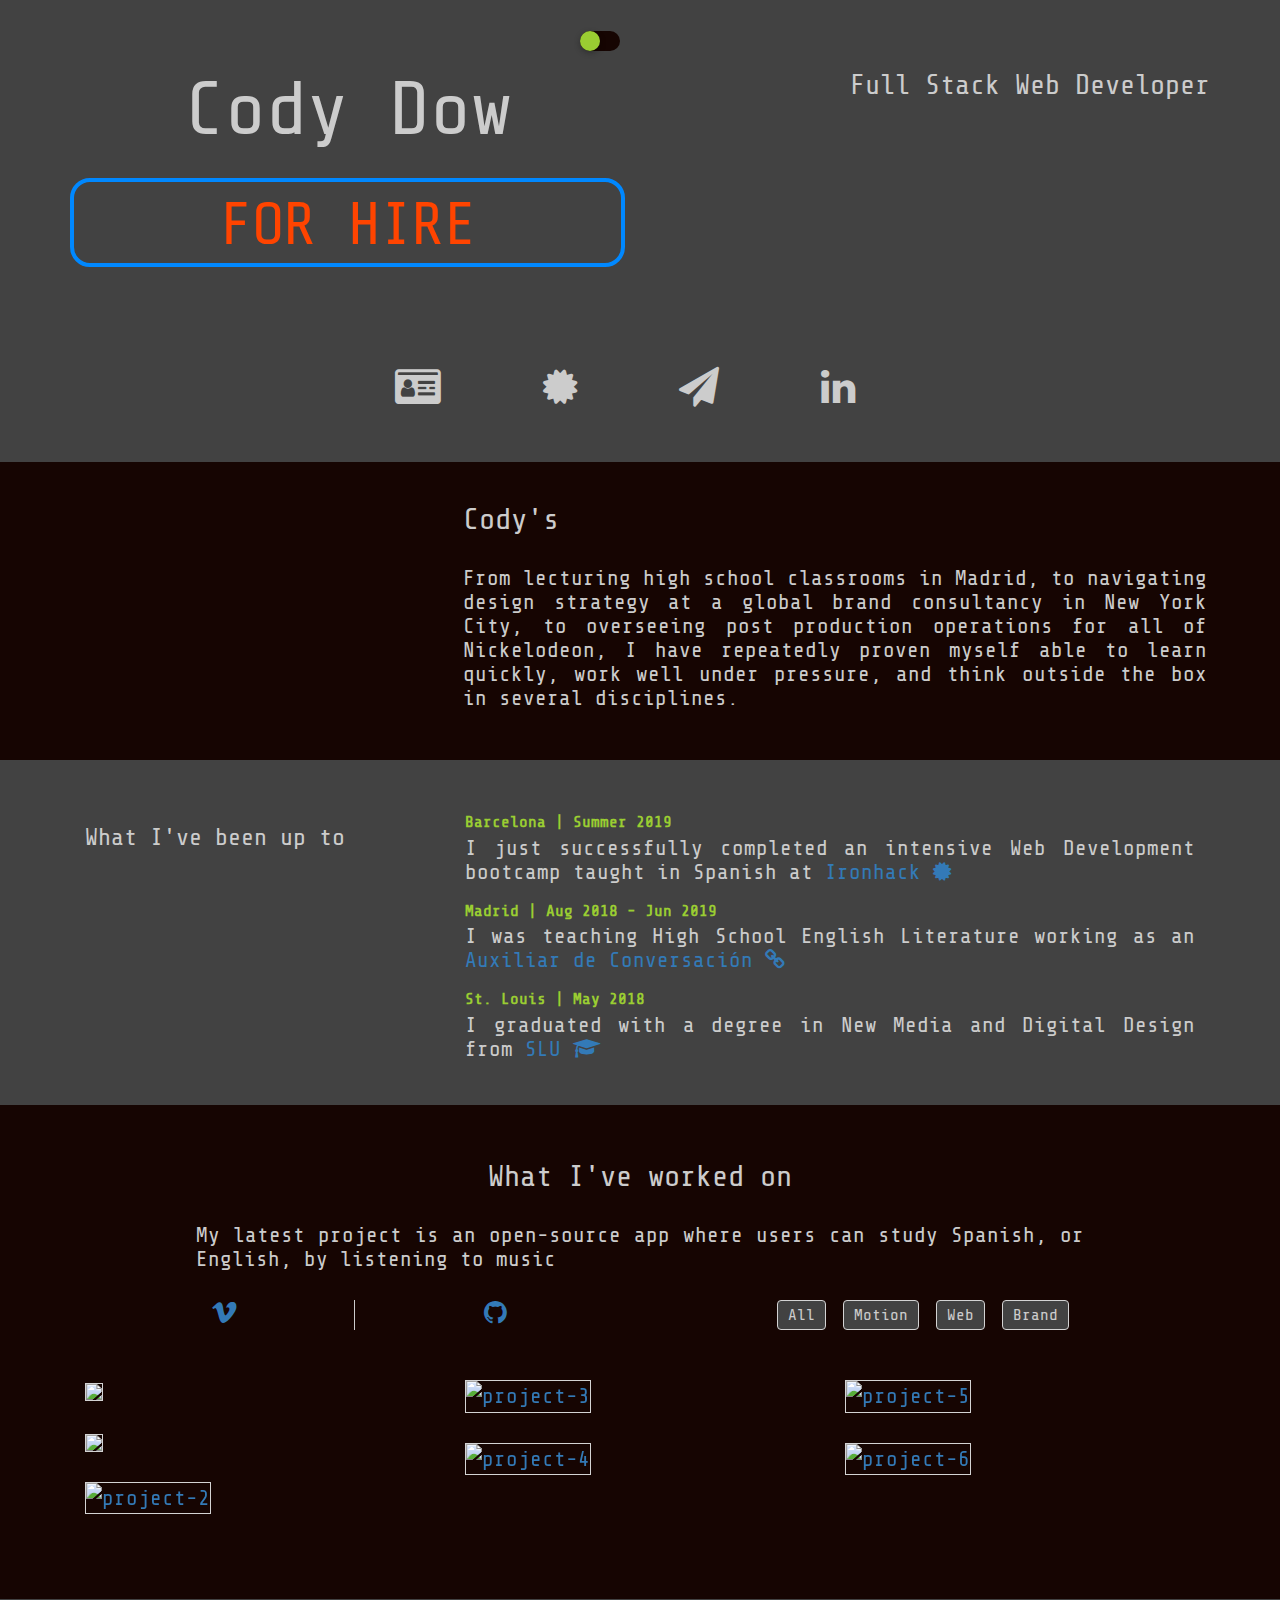
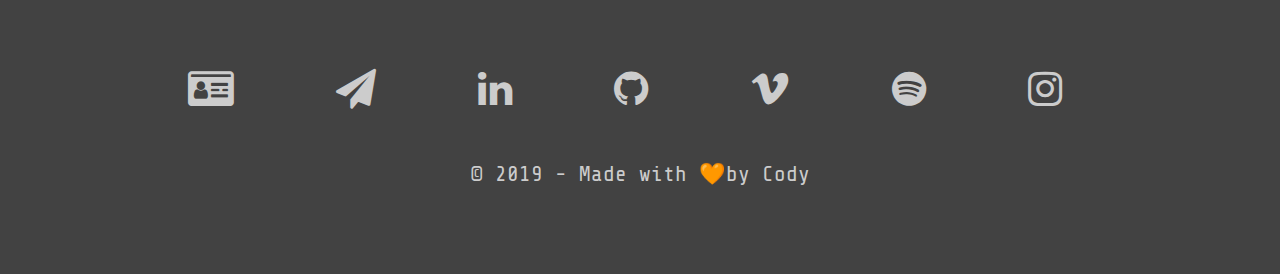
==== index.html @ ecd26e30 "addding changes for mobile" ====
<!DOCTYPE html>
<html lang="en">
    <head>
        <title>Cody Dow</title>
        <meta charset="utf-8">

        <meta http-equiv="X-UA-Compatible" content="IE=edge">
        <meta name="viewport" content="width=device-width, initial-scale=1">
        <meta name="description" content="Your website description">
        <meta name="theme-color" content="#ffffff">
        <link rel="stylesheet" href="./style.css">
        <link href="https://maxcdn.bootstrapcdn.com/bootstrap/3.3.7/css/bootstrap.min.css" rel="stylesheet">
        <link href="https://maxcdn.bootstrapcdn.com/font-awesome/4.7.0/css/font-awesome.min.css" rel="stylesheet" type="text/css">
        <link href="https://fonts.googleapis.com/css?family=Playfair+Display|Roboto&display=swap" rel="stylesheet" type="text/css">    </head>
        <link href="https://fonts.googleapis.com/css?family=Share+Tech+Mono|Vollkorn:400,400i,600,600i,700,700i,900,900i&display=swap" rel="stylesheet">
        <link href="https://fonts.googleapis.com/css?family=Roboto+Mono|Share+Tech+Mono&display=swap" rel="stylesheet">    <body>
    <!-- Header-->
    <header>
      
      <div class="container">
        <div class="row">
          <div class="col-sm-6 col-md-6 col-lg-6">
            <div class="header-logo text-center">Cody Dow</div>
            <!-- Neon Light Editable -->
            <h1 contenteditable spellcheck="false">For hire</h1>
            <!-- Night Mode Toggle -->
              <div class="togglecontainer">
                <label class="switch"><input type="checkbox" />    <div></div>
                </label>
              </div>
                </div>
                <div class="col-sm-6 col-md-6 col-lg-6 hidden-xs">
                  <div class="header-logo-slogan text-right">Full Stack Web Developer</div>
                </div>
              </div>
            </div>
          </header>
          <!-- End of Header-->
          <!-- Begin Promotion Banner-->
          <div class="feature-banner">
            <div class="container">
              <div class="row">
                <div class="col-xs-12 col-md-12 col-lg-12">
                  <!-- Resume--><a href="./Cody Dow Resume September 2019.pdf" title="Resume" download><i class="fa fa-id-card" aria-hidden="true"></i></a>
                  <!-- Ironhack--><a href="./ironhack-certificate.pdf" title="Resume" download><i class="fa fa-certificate" aria-hidden="true"></i></a>
                  <!-- Email--><a href="mailto:wodydoc@gmail.com" title="Email"><i class="fa fa-paper-plane" aria-hidden="true"></i></a>
                  <!-- LinkedIn--><a href="https://www.linkedin.com/in/codydow/" title="Linkedin" target="_blank"><i class="fa fa-linkedin" aria-hidden="true"></i></a>
                  <!-- GitHub<a href="https://github.com/wodydoc" title="Github" target="_blank"><i class="fa fa-github" aria-hidden="true"></i></a> -->

                </div>
              </div>
            </div>
          </div>
          <!-- End Promotion Banner-->
          <!-- Begin About Section-->
          <div class="container" id="about">
            <div class="small-wrapper">
              <div class="row">
                <div class="col-sm-4 col-md-4 col-lg-4">
                  <div id="about-avatar">
                    <!-- <p><img class="img-responsive" src="me.jpeg" alt="Example"></p> -->
                  </div>
                </div>
                <div class="col-sm-8 col-md-8 col-lg-8">
                  <div class="mega-about">
                    <!-- <h2>Hi, I'm Cody</h2> -->
                    <!-- <p>I'm a Texan forever, <b>an ex-pat for now,</b> a thinker, maker, & collaborator</p> -->
                    <!-- <h2>Cody</h2> -->
                    <div class="spinny-wrapper">
                      <h2>Cody's 
                        <span class="spinny-words">
                          <span>a pixel pusher</span>
                          <span>a clean coder</span>
                          <span>eager to learn</span>
                          <span>Texan forever</span>
                          <span>Madrid based</span>
                          <span>bilingual</span>
                        </span></h2>
                    </div>
                    <p>From lecturing high school classrooms in Madrid, to navigating design strategy at a global brand consultancy in New York City, to overseeing post production operations for all of Nickelodeon, I have repeatedly proven myself able to learn quickly, work well under pressure, and think outside the box in several disciplines.</p>
                  </div>
                </div>
              </div>
            </div>
          </div>
          <!-- End About Section-->
          <!-- Begin Skills Section-->
          <div id="skills">
            <div class="container">
              <div class="small-wrapper">
                <div class="row">
                  <div class="col-sm-4 col-md-4 col-lg-4">
                    <!-- Title-->
                    <h3>What I've been up to</h3>
                    <div class="margin-t-20"></div>
                  </div>
                  <div class="col-sm-8 col-md-8 col-lg-8">
                    <!-- Skill 1-->
                    <div class="dev-tech-box">
                      <div class="row">
                        <div class="col-sm-12 col-md-12 col-lg-12"><span>Barcelona | Summer 2019</span>
                          <p>I just successfully completed an intensive Web Development bootcamp taught in Spanish at <a href="./ironhack-certificate.pdf" title="Resume" download>Ironhack <i class="fa fa-certificate" aria-hidden="true"></i></a></p>
                        </div>
                        <div class="margin-t-20"></div>
                      </div>
                    </div>
                    <!-- Skill 2-->
                    <div class="dev-tech-box">
                      <div class="row">
                        <div class="col-sm-12 col-md-12 col-lg-12"><span>Madrid | Aug 2018 - Jun 2019</span>
                          <p>I was teaching High School English Literature working as an <a href="https://www.slu.edu/"> Auxiliar de Conversación <i class="fa fa-link" aria-hidden="true"></i></a></p> 
                        </div>
                        <div class="margin-t-20"></div>
                      </div>
                    </div>
                    <!-- Skill 3-->
                    <div class="dev-tech-box">
                        <div class="row">
                          <div class="col-sm-12 col-md-12 col-lg-12"><span>St. Louis | May 2018</span>
                            <p>I graduated with a degree in New Media and Digital Design from <a href="https://www.slu.edu/"> SLU <i class="fa fa-graduation-cap" aria-hidden="true"></i></a></p>
                          </div>
                          <div class="margin-t-20"></div>
                        </div>
                      </div>
                  </div>
                </div>
              </div>
            </div>
            <div class="margin-t-60"></div>
          </div>
          <!-- End Skills Section-->
          <!-- Begin Projects Section-->
          <div id="projects">
            <div class="container">
              <div class="small-wrapper background-white">
                <div class="row">
                  <div class="col-xs-12 col-sm-12 col-md-12 col-lg-12">
                    <div class="margin-t-20"></div>
                    <div class="width-50 text-center">
                      <!-- Title-->
                      <h2>What I've worked on</h2>
                      <div class="margin-t-20"></div>
                      <p>My latest project is an open-source app where users can study Spanish, or English, by listening to music</p>
                    </div>
                    <div class="margin-t-60"></div>
                    <div class="text-center">
                      <div class="row">
                        <div class="col-xs-12 col-md-6 col-lg-6">
                          <div class="col-xs-6 col-md-6 col-lg-6 div-line-divider">
                            <!-- Link 1--><a href="https://vimeo.com/wodydoc" title="Title" target="_blank"><i class="fa fa-vimeo" aria-hidden="true"></i></a>
                          </div>
                          <div class="col-xs-6 col-md-6 col-lg-6">
                            <!-- Link 2--><a href="https://github.com/wodydoc/basic-frontend-app" title="Title" target="_blank"><i class="fa fa-github" aria-hidden="true"></i></a>
                            <div class="margin-t-20"></div>
                          </div>
                        </div>
                        <div class="col-xs-12 col-md-6 col-lg-6">
                          <div class="margin-t-60 visible-xs"></div>
                          <!-- Portfolio Categories-->
                          <div class="toolbar mb2 mt2">
                            <button class="btn fil-cat" data-rel="all">All</button>
                            <button class="btn fil-cat" data-rel="clients">Motion</button>
                            <button class="btn fil-cat" data-rel="business">Web</button>
                            <button class="btn fil-cat" data-rel="website">Brand</button>
                            <!-- <button class="btn fil-cat" data-rel="general">Film</button> -->
                          </div>
                          <div style="clear:both;"></div>
                        </div>
                      </div>
                    </div>
                  </div>
                </div>
                <div class="row">
                  <div class="col-xs-12 col-sm-12 col-md-12 col-lg-12">
                    <!-- Portfolio Tiles-->
                    <div id="portfolio">
                      <div class="tile scale-anm business all"><a href="#" data-toggle="modal" data-target="#project-1"><img src="./cantar-gif-rounded.gif"</a></div>
                      <div class="tile scale-anm business all"><a href="#" data-toggle="modal" data-target="#project-7"><img src="./hiddengym.gif"</a></div>

                      <div class="tile scale-anm clients all"><a href="#" data-toggle="modal" data-target="#project-2"><img src="./sofargif.gif" alt="project-2"></a></div>
                      <div class="tile scale-anm website all"><a href="#" data-toggle="modal" data-target="#project-3"><img src="./bottles.gif" alt="project-3"></a></div>
                      <div class="tile scale-anm website all"><a href="#" data-toggle="modal" data-target="#project-4"><img class="img-width-half" src="./ruben-gif2.gif" alt="project-4"></a></div>
                      <div class="tile scale-anm clients all"><a href="#" data-toggle="modal" data-target="#project-5"><img src="./wavy.gif" alt="project-5"></a></div>
                      <div class="tile scale-anm clients all"><a href="#" data-toggle="modal" data-target="#project-6"><img src="./travelgif.gif" alt="project-6"></a></div>

                      <!-- <div class="tile scale-anm business all"><a href="#" data-toggle="modal" data-target="#project-1"><img src="https://placeholdit.imgix.net/~text?txtsize=19&amp;txt=Insert%20your%20picture&amp;w=400&amp;h=400" alt="project-1"></a></div>
                      <div class="tile scale-anm clients all"><a href="#" data-toggle="modal" data-target="#project-2"><img src="https://placeholdit.imgix.net/~text?txtsize=19&amp;txt=Insert%20your%20picture&amp;w=400&amp;h=400" alt="project-2"></a></div>
                      <div class="tile scale-anm website all"><a href="#" data-toggle="modal" data-target="#project-3"><img src="http://naruthk.com/media/picture.jpg" alt="project-3"></a></div>
                      <div class="tile scale-anm general all"><a href="#" data-toggle="modal" data-target="#project-4"><img class="img-width-half" src="https://placeholdit.imgix.net/~text?txtsize=19&amp;txt=Insert%20your%20picture&amp;w=400&amp;h=400" alt="project-4"></a></div> -->
                    </div>
                    <div style="clear:both;"></div>
                  </div>
                </div>
              </div>
            </div>
          </div>
          <!-- End Projects Section-->
          <!-- Begin Promotion Banner-->
          <div class="feature-banner">
            <div class="container">
              <div class="row">
                <div class="col-xs-12 col-md-12 col-lg-12">
                  <!-- Resume--><a href="./Cody Dow Resume September 2019.pdf" title="Resume" download><i class="fa fa-id-card" aria-hidden="true"></i></a>
                  <!-- Ironhack<a href="./ironhack-certificate.pdf" title="Resume" download><i class="fa fa-certificate" aria-hidden="true"></i></a> -->
                  <!-- Email--><a href="mailto:wodydoc@gmail.com" title="Email"><i class="fa fa-paper-plane" aria-hidden="true"></i></a> 
                  <!-- LinkedIn--><a href="https://www.linkedin.com/in/codydow/" title="Linkedin" target="_blank"><i class="fa fa-linkedin" aria-hidden="true"></i></a>
                  <!-- GitHub--><a href="https://github.com/wodydoc" title="Github" target="_blank"><i class="fa fa-github" aria-hidden="true"></i></a>
                  <!-- Vimeo--><a href="https://vimeo.com/wodydoc" title="Vimeo" target="_blank"><i class="fa fa-vimeo" aria-hidden="true"></i></a>
                  <!-- Spotify--><a href="https://open.spotify.com/user/12157591116?si=i9x_uR5XRMyZX5aMXf0GJg" title="Spotify" target="_blank"><i class="fa fa-spotify" aria-hidden="true"></i></a>
                  <!-- Insta--><a href="https://www.instagram.com/cody.dow/" title="instagram" target="_blank"><i class="fa fa-instagram" aria-hidden="true"></i></a>


                </div>
              </div>
            </div>
          </div>
          <!-- End Promotion Banner-->
          <!-- Begin Footer Section-->
          <footer>
            <div class="container">
              <div class="margin-t-20">
                <div class="row text-center">
                  <div class="col-sm-12 col-md-12 col-lg-12">
                    <p>© 2019 - Made with 🧡by Cody</p>
                    <!-- Credits-->
                    
                  </div>
                </div>
              </div>
            </div>
          </footer>
          <!-- Scroll to Top Link-->
          <div class="scroll-to-top"><a href="#about"><i class="fa fa-chevron-up"></i></a></div>
          <!-- Project 1-->
          <div class="modal fade" id="project-1" role="dialog">
            <div class="modal-dialog modal-lg">
              <div class="modal-content-wrapper">
                <!-- Exit button--><i class="exit-btn fa fa-times-circle" aria-hidden="true" data-dismiss="modal"></i>
                <!-- Title-->
                <h2>Cantar</h2>
                <div class="row">
                  <div class="col-xs-12 col-md-6 col-lg-6">
                    <p>An open-source mobile application where users can study English, or Spanish, by listening to music.</p>
                    <p>Cantar users can search lyrics, translate directly, save words to vocabulary, track learning, and more, coming soon!</p>
                    <a href="https://cantar-app.firebaseapp.com/" title="Title" target="_blank">Link to Demo<i class="fa fa-link" aria-hidden="true"></i></a>
                  </div>
                  <div class="col-xs-12 col-md-6 col-lg-6">
                    <div class="margin-t-60 visible-xs"></div><img class="img-responsive" src="./cantarlogo3.png" alt="Example">
                    <p>2019</p>
                    <p><small>Built with React.js, MongoDB, Heroku, Javascript, HTML, CSS </small></p>
                  </div>
                </div>
              </div>
            </div>
          </div>
          <!-- Project 2-->
          <div class="modal fade" id="project-2" role="dialog">
            <div class="modal-dialog modal-lg">
              <div class="modal-content-wrapper">
                <!-- Exit button--><i class="exit-btn fa fa-times-circle" aria-hidden="true" data-dismiss="modal"></i>
                <!-- Title-->
                <h2>Sofar Sounds Promo</h2>
                <div class="row">
                  <div class="col-xs-12 col-md-6 col-lg-6">
                    <p>When I was living in Saint Louis, and still in college, I did a lot of freelance work for Sofar Sounds, a music events startup company.</p>
                    <p>This is one of the many 3D animations I made to promote the upcoming gigs. </p>
                    <a href="https://vimeo.com/358283978" title="Title" target="_blank">Watch it here <i class="fa fa-vimeo" aria-hidden="true"></i></a>
                  </div>
                  <div class="col-xs-12 col-md-6 col-lg-6">
                    <div class="margin-t-60 visible-xs"></div><img class="img-responsive" src="./sofardance.png" alt="Example">
                    <p>2018</p>
                    <p><small>Built with Cinema 4D</small></p>
                  </div>
                </div>
              </div>
            </div>
          </div>
          <!-- Project 3-->
          <div class="modal fade" id="project-3" role="dialog">
            <div class="modal-dialog modal-lg">
              <div class="modal-content-wrapper">
                <!-- Exit button--><i class="exit-btn fa fa-times-circle" aria-hidden="true" data-dismiss="modal"></i>
                <!-- Title-->
                <h2>Ocean Spray Bottle Redesign</h2>
                <div class="row">
                  <div class="col-xs-12 col-md-6 col-lg-6">
                    <p>My senior year of University I competed in the 2018 National Student Advertising Competition, the client was Ocean Spray cranberry juice. Among many things that I did for the campaign, the piece of work I did that brings me the most pride is my redesign of the bottle and the 3D render I created to showcase the redesign to the judges.</p>
                    <p>The end goal was to increase brand equity among the millennial audience by 7% and grow household penetration by 0.5% points. Our campaign - Same Ocean, New Wave - appealed to the 24 to 34 age group by acknowledging Ocean Spray’s rich heritage, trustworthiness, and quality products (the same ocean) and incorporating what millennials value most (the new wave). The campaign drew comparisons between Ocean Spray’s product line and the target audience, both of which are diverse and unique. The campaign focused on sharing experiences and ideals while having two-way conversations with the target audience across the United States.</p>
                  </div>
                  <div class="col-xs-12 col-md-6 col-lg-6">
                    <div class="margin-t-60 visible-xs"></div><img class="img-responsive" src="./bottles.gif" alt="Example">
                    <p>2018 - National Student Advertising Competition</p>
                    <p><small>Built with Cinema 4D</small></p>
                  </div>
                </div>
              </div>
            </div>
          </div>
          <!-- Project 4-->
          <div class="modal fade" id="project-4" role="dialog">
            <div class="modal-dialog modal-lg">
              <div class="modal-content-wrapper">
                <!-- Exit button--><i class="exit-btn fa fa-times-circle" aria-hidden="true" data-dismiss="modal"></i>
                <!-- Title-->
                <h2>Interbrand</h2>
                <div class="row">
                  <div class="col-xs-12 col-md-6 col-lg-6">
                    <p>During my internship at Interbrand NY, I built the 2018 campaign for The Rubin Museum of Art, researching the competitive landscape and identifying key insights, designing creative territories and developing activation concepts around those territories, and delivering a final toolkit with strategic, design, and verbal assets including experience principles and voice implications. I presented the campaign work in a series of four client presentations, leading exercises and discussion in feedback sessions.</p>
                    <p>The final direction we went with was the Bank of Good Karma. This direction draws from the easily recognizable and understood imagery of dollar bills. It creates an element of surprise when viewers move past their first impression and realize that the campaign content is not actually about money at all but instead focuses on Buddhist teachings and philosophy.</p>
                    <a href="https://vimeo.com/245816793" title="Title" target="_blank">Interbrand Design Reel <i class="fa fa-vimeo" aria-hidden="true"></i></a>

                  </div>
                  <div class="col-xs-12 col-md-6 col-lg-6">
                    <div class="margin-t-60 visible-xs"></div><img class="img-responsive" src="./rubin.png" alt="Example">
                    <p>2017</p>
                    <p><small>Built with Cinema 4D, Adobe After Effects, and Photoshop</small></p>
                  </div>
                </div>
              </div>
            </div>
          </div>
          <!-- Project 5-->
          <div class="modal fade" id="project-5" role="dialog">
              <div class="modal-dialog modal-lg">
                <div class="modal-content-wrapper">
                  <!-- Exit button--><i class="exit-btn fa fa-times-circle" aria-hidden="true" data-dismiss="modal"></i>
                  <!-- Title-->
                  <h2>Wavy Animation</h2>
                  <div class="row">
                    <div class="col-xs-12 col-md-6 col-lg-6">
                      <p>Abstract Wave Animation</p>
                      <p>Lately I've experimented a lot with reflective materials and incorporating lights and movement. </p>
                      <!-- <a href="https://vimeo.com/358283978" title="Title" target="_blank">Watch it here <i class="fa fa-vimeo" aria-hidden="true"></i></a> -->
                    </div>
                    <div class="col-xs-12 col-md-6 col-lg-6">
                      <div class="margin-t-60 visible-xs"></div><img class="img-responsive" src="./wavy.gif" alt="Example">
                      <p>2018</p>
                      <p><small>Built with Cinema 4D</small></p>
                    </div>
                  </div>
                </div>
              </div>
            </div>
            <!-- Project 6-->
          <div class="modal fade" id="project-6" role="dialog">
              <div class="modal-dialog modal-lg">
                <div class="modal-content-wrapper">
                  <!-- Exit button--><i class="exit-btn fa fa-times-circle" aria-hidden="true" data-dismiss="modal"></i>
                  <!-- Title-->
                  <h2>Best Lights of 2016</h2>
                  <div class="row">
                    <div class="col-xs-12 col-md-6 col-lg-6">
                      <p>While I was studying abroad in 2016 in Madrid I was incredibly fortunate to be able to travel as much as I was.</p>
                      <p>This video was the winner of the 2016 Study Abroad Video Contest. </p>
                      <a href="https://vimeo.com/197636721" title="Title" target="_blank">Watch it here <i class="fa fa-vimeo" aria-hidden="true"></i></a>
                    </div>
                    <div class="col-xs-12 col-md-6 col-lg-6">
                      <div class="margin-t-60 visible-xs"></div><img class="img-responsive" src="./travelgif.gif" alt="Example">
                      <p>2016</p>
                      <p><small>Edited with Adobe Premier, Filmed with iPhone</small></p>
                    </div>
                  </div>
                </div>
              </div>
            </div>
                        <!-- Project 7-->
          <div class="modal fade" id="project-7" role="dialog">
              <div class="modal-dialog modal-lg">
                <div class="modal-content-wrapper">
                  <!-- Exit button--><i class="exit-btn fa fa-times-circle" aria-hidden="true" data-dismiss="modal"></i>
                  <!-- Title-->
                  <h2>Hidden Gyms</h2>
                  <div class="row">
                    <div class="col-xs-12 col-md-6 col-lg-6">
                      <p>An application with full CRUD functionality that allows users to find a calisthenics gyms in Barcelona, view details about specific gyms, and leave a personal rating based on their experience.</p>
                      <p>Some other features to come that were outside of the MVPs scope are incorporating MapBox, using Geolocation to locate the user and order search results based on proximity, and implementing some sort of user interaction, whether it be a chatroom between users or the ability for the owners of Hidden Gyms to send invitations to friends.</p>
                      <a href="https://github.com/twiggyiggy/hidden-gym" title="Title" target="_blank">Link to Repository <i class="fa fa-github" aria-hidden="true"></i></a>
                    </div>
                    <div class="col-xs-12 col-md-6 col-lg-6">
                      <div class="margin-t-60 visible-xs"></div><img class="img-responsive" src="./hiddengym.gif" alt="Example">
                      <p>2018</p>
                      <p><small>Built with Handlebars.js, Cloudinary.js, Heroku, Javascript, HTML, SASS </small></p>
                    </div>
                  </div>
                </div>
              </div>
            </div>
          <script src="https://code.jquery.com/jquery-3.2.1.min.js" integrity="sha256-hwg4gsxgFZhOsEEamdOYGBf13FyQuiTwlAQgxVSNgt4=" crossorigin="anonymous"></script>
          <script src="https://maxcdn.bootstrapcdn.com/bootstrap/3.3.7/js/bootstrap.min.js"></script>
          <!-- Javascript file for theme's functionalities-->
          <script src="./cody.js"></script>
        </body>
      </html>
        


            
            




</html>
---- style.css ----
/* - - - - - - Colors - - - - - -  */
html {
  --color: #ccc;
  --main-color: #424242;
  --secondary-color: #160502;
  --tertiary-color: yellowgreen;

  }
  html.dark {
    --color: black;
    --main-color: beige;
    --secondary-color: #aaaaaa;
    --tertiary-color: red;
  }
  /* - - - - - - Wrapper - - - - - -  */

  /* - - - - - - Text - - - - - -  */
  
 
  /* - - - - - - Button - - - - - -  */


.togglecontainer {
  position: absolute;
  top: -3rem;
  right: 2rem;
  /* bottom: 6rem; */
  /* left: 30rem; */
  height: 40px;
  margin: auto;
  text-align: center;
}

/** Switch
 -------------------------------------*/

.switch input {
  position: absolute;
  opacity: 0;
}

/**
 * 1. Adjust this to size
 */

.switch {
  display: inline-block;
  font-size: 20px; /* 1 */
  height: 1em;
  width: 2em;
  background: var(--secondary-color);
  border-radius: 1em;
}

.switch div {
  height: 1em;
  width: 1em;
  border-radius: 1em;
  background: var(--tertiary-color);
  box-shadow: 0 0.1em 0.3em rgba(0,0,0,0.3);
  -webkit-transition: all 300ms;
     -moz-transition: all 300ms;
          transition: all 300ms;
}

.switch input:checked + div {
  -webkit-transform: translate3d(100%, 0, 0);
     -moz-transform: translate3d(100%, 0, 0);
          transform: translate3d(100%, 0, 0);
}

    
  
  .button:hover {background-color: var(--secondary-color);}

  .button:active {
    background-color: var(--secondary-color);
    box-shadow: 0 5px #7171712e;
    transform: translateY(4px);
  }

  @import url(https://fonts.googleapis.com/css?family=Exo+2:200i);

:root {
  /* Base font size */
  font-size: 10px;   
  
  /* Set neon color */
  --neon-text-color: #f40;
  --neon-border-color: #08f;
}



h1 {
  font-size: 6rem;
  /* font-weight: 200; */
  /* margin-top: 34px; */
  /* margin-bottom: 0px; */
  font-style: normal;
  color: #f40 !important;
  padding: 1rem 1rem 0.5rem;
  font-size: 6rem !important;
  /* padding: 1px; */
  border: 0.4rem solid #08f !important;
  border-radius: 2rem;
  text-transform: uppercase;
  animation: flicker 1.2s infinite alternate;
  /* font-family: 'Exo 2', sans-serif; */
  display: flex;
  justify-content: center;
  align-items: center;
}

h1::-moz-selection {
  background-color: var(--neon-border-color);
  color: var(--neon-text-color);
}

h1::selection {
  background-color: var(--neon-border-color);
  color: var(--neon-text-color);
}

h1:focus {
  outline: none;
}

/* Animate neon flicker */
@keyframes flicker {
    
    0%, 19%, 21%, 23%, 25%, 54%, 56%, 100% {
      
        text-shadow:
            -0.2rem -0.2rem 1rem #fff,
            0.2rem 0.2rem 1rem #fff,
            0 0 2rem var(--neon-text-color),
            0 0 4rem var(--neon-text-color),
            0 0 6rem var(--neon-text-color),
            0 0 8rem var(--neon-text-color),
            0 0 10rem var(--neon-text-color);
        
        box-shadow:
            0 0 .5rem #fff,
            inset 0 0 .5rem #fff,
            0 0 2rem var(--neon-border-color),
            inset 0 0 2rem var(--neon-border-color),
            0 0 4rem var(--neon-border-color),
            inset 0 0 4rem var(--neon-border-color);        
    }
    
    20%, 24%, 55% {        
        text-shadow: none;
        box-shadow: none;
    }    
}
/* SPINNY WORDS */
.spinny-words{
  display: inline-block;
  text-align: left;
}
.spinny-words span{
  position: absolute;
  /* font-style: italic; */
  top: -0px;
  opacity: 0;
  animation: rotateWord 18s linear infinite 0s;
}
.spinny-words span:nth-child(2) { 
  animation-delay: 3s; 
}
.spinny-words span:nth-child(3) { 
  animation-delay: 6s; 
}
.spinny-words span:nth-child(4) { 
  animation-delay: 9s; 
}
.spinny-words span:nth-child(5) { 
  animation-delay: 12s; 
}
.spinny-words span:nth-child(6) { 
  animation-delay: 15s; 
}
@keyframes rotateWord {
0%   { opacity: 0; }
2%   { opacity: 0; transform: translateY(-30px); }
5%   { opacity: 1; transform: translateY(0px);}
17%  { opacity: 1; transform: translateY(0px); }
20%  { opacity: 0; transform: translateY(30px); }
80%  { opacity: 0; }
100% { opacity: 0; }
}

  
/* LAY OUT --- LAY OUT --- LAYOUT  */
/* Generics */
a {
  color: #2cb1a5;
  text-decoration: none;
  -webkit-transition: color 0.5s ease-out;
  -moz-transition: color 0.5s ease-out;
  -o-transition: color 0.5s ease-out;
  -ms-transition: color 0.5s ease-out;
  transition: color 0.5s ease-out; }
  a:visited {
    color: var(--tertiary-color); }
  a:hover {
    color: red;
    text-decoration: none !important; }

.btn-bold a, .btn-bold a:hover, header .header-logo a, header .header-logo a:visited, .scroll-to-top a {
  color: var(--color) !important; }
  .btn-bold a:hover, header .header-logo a:hover, .scroll-to-top a:hover {
    color: var(--color) !important; }

h2, h3, h4, h5, h6 {
  margin: 0;
  padding: 0; 
  color: var(--color) !important;}



h3 {
  font-weight: 600; 
  color: var(--color) !important;}

p {
  font-weight: 100;
  color: var(--color) !important;
  line-height: normal;
  text-align: justify;
  }

body {
  background-color: var(--secondary-color) !important;
  font-family: 'Share Tech Mono', monospace !important;
  font-size: 16pt !important;
  /* font-weight: 900; */
  color: var(--color); }

.background-white {
  background-color: var(--secondary-color); }

.background-dark, header, footer, #skills, .feature-banner {
  background-color: var(--main-color); }

.background-orange {
  background-color: #e87722; }

header, footer {
  color: var(--color); }

.hidden {
  display: none; }

.btn-bold {
  margin: auto;
  border-radius: 32px;
  background-color: #26484c;
  width: 300px;
  height: 100px;
  padding: 18px 0 14px;
  text-align: center;
  -webkit-transition: background-color 0.5s ease-out;
  -moz-transition: background-color 0.5s ease-out;
  -o-transition: background-color 0.5s ease-out;
  -ms-transition: background-color 0.5s ease-out;
  transition: background-color 0.5s ease-out; }
  .btn-bold:hover {
    background-color: #000; }
    .btn-bold:hover #arrow {
      font-size: 20pt; }
  .btn-bold #arrow {
    font-size: inherit; }

hr {
  display: block;
  height: 1px;
  border-bottom: 1px solid #e87722; }
  hr hr.light {
    border-bottom: 1px solid #282828; }

.margin-t-20 {
  height: 20px; }

.margin-t-60 {
  height: 19px; }

.width-50 {
  width: 80%;
  margin: auto; }

.div-line-divider {
  padding-right: 20px;
  border-right: 1px solid #ccc; }

/* Layouts */
.large-wrapper, .small-wrapper {
  padding: 15px; }

.large-wrapper {
  margin: 0 40px 0 40px; }

/* Theme */
header {
  padding: 61px 0 20px 0; }
  header .header-logo {
    font-size: 57pt;
    line-height: 73pt;
    /* font-style: italic; */
    /* font-weight: 900; */ }
  header .header-logo-slogan {
    font-size: 21pt;
    line-height: 21pt;
    margin-top: 10px; }
    header .header-logo-slogan span {
      font-weight: bold; }
  @media screen and (max-width: 720px) {
    header {
      text-align: center; }
      header .logo-slogan {
        text-align: center; }
      header span {
        font-weight: bold; } }

footer {
  padding-bottom: 80px; }
  footer p {
    color: #969696;
    line-height: 20px;
    text-align: center; }
  footer span {
    font-size: 10pt; }

#about, #companies, #projects {
  padding: 0 0 30px 0; }

#about {
  margin-top: 1px;
  text-align: left; }
  #about h2 {
    margin-bottom: 30px; }
    #about p {
      margin-bottom: 0px;
      text-align: justify;
  }
  #about span {
    margin: 24px 0px 0 0;
    /* color: var(--neon-text-color); */
  }
    #about span i {
      margin-right: 10px; }
  #about .mega-about {
    border-radius: 10px;
    padding: 3px;
    margin: 2px 0 2px 0; }

#projects i {
  margin-left: 10px;
  font-size: 20pt; }

#projects .toolbar.mb2.mt2 button {
  font-size: 1.6rem;
  font-weight: normal;
  text-decoration: none;
  cursor: pointer;
  display: inline-block;
  line-height: normal;
  padding: .5rem 1rem;
  margin: 0 5px 0 0;
  height: auto;
  border: 1px solid #d3d3d3;
  vertical-align: middle;
  -webkit-appearance: none;
  color: var(--color);
  background-color: var(--main-color);
  /* background-color: white; */
  margin-bottom: 7px !important;
  -webkit-transition: background-color 0.8s ease-out;
  -moz-transition: background-color 0.8s ease-out;
  -o-transition: background-color 0.8s ease-out;
  -ms-transition: background-color 0.8s ease-out;
  transition: background-color 0.8s ease-out; }
  #projects .toolbar.mb2.mt2 button:hover {
    text-decoration: none;
    background-color: #3a3a3a;
    color: white;
    border: 1px solid #d3d3d3; }
  #projects .toolbar.mb2.mt2 button:focus {
    outline: none;
    border-color: var(--darken-2);
    box-shadow: 0 0 0 3px var(--darken-3); }
  #projects .toolbar.mb2.mt2 button ::-moz-focus-inner {
    border: 0;
    padding: 0; }

#projects #portfolio {
  margin: 3rem 0;
  -webkit-column-count: 3;
  -moz-column-count: 3;
  column-count: 3;
  -webkit-column-gap: 3rem;
  -moz-column-gap: 3rem;
  column-gap: 3rem;
  -webkit-column-width: 33.33333333333333%;
  -moz-column-width: 33.33333333333333%;
  column-width: 33.33333333333333%; }
  @media screen and (max-width: 700px) {
    #projects #portfolio {
      column-count: 2 !important;
      -webkit-column-count: 2 !important;
      -moz-column-count: 2 !important; } }
  @media screen and (max-width: 500px) {
    #projects #portfolio {
      column-count: 1 !important;
      -webkit-column-count: 1 !important;
      -moz-column-count: 1 !important; } }
  #projects #portfolio .tile {
    -webkit-transform: scale(0);
    transform: scale(0);
    -webkit-transition: all 350ms ease;
    transition: all 350ms ease;
    margin-bottom: 20px; }
  #projects #portfolio .scale-anm {
    transform: scale(1); }
  #projects #portfolio .tile img {
    max-width: 100%;
    width: 100%;
    height: auto;
    margin-bottom: 1rem;
    filter: grayscale(0%);
    vertical-align: middle;
    -webkit-transition: filter 0.5s ease-out;
    -moz-transition: filter 0.5s ease-out;
    -o-transition: filter 0.5s ease-out;
    -ms-transition: filter 0.5s ease-out;
    transition: filter 0.5s ease-out;
    border: 1px solid #d3d3d3; }
    #projects #portfolio .tile img:hover {
      filter: grayscale(100%); }

#skills {
  padding-top: 30px;
  color: white; }
  #skills .dev-tech-box span {
    font-size: medium;
    font-weight: 900;
    color: var(--tertiary-color);
}






  #skills .dev-tech-box p {
    color: #ffffff; }

.feature-banner {
  text-align: center;
  width: 100%;
  padding: 40px 0 25px 0; }
  .feature-banner i {
    font-size: 30pt;
    margin: 30px 30px 30px 0; }
  .feature-banner a {
    color: var(--color);
    margin: 30px;
    -webkit-transition: color 0.5s ease-out;
    -moz-transition: color 0.5s ease-out;
    -o-transition: color 0.5s ease-out;
    -ms-transition: color 0.5s ease-out;
    transition: color 0.5s ease-out; }
    .feature-banner a:hover {
      color: #e87722 !important; }
  @media screen and (max-width: 720px) {
    .feature-banner i {
      font-size: 25pt;
      margin: 10px; }
    .feature-banner a {
      margin: 10px; } }

.scroll-to-top {
  width: 40px;
  height: 40px;
  position: fixed;
  bottom: 50px;
  right: 50px;
  display: none;
  background-color: rgba(105, 105, 105, 0.267);
  border-bottom: 5px solid #f7f7f7;
  color: #ffffff;
  text-align: center;
  font-size: 14pt;
  -webkit-transition: font-size 0.5s ease-out;
  -moz-transition: font-size  0.5s ease-out;
  -o-transition: font-size  0.5s ease-out;
  -ms-transition: font-size  0.5s ease-out;
  transition: font-size  0.5s ease-out; }
  .scroll-to-top:hover {
    font-size: 16pt; }

.mini-social-bar i {
  margin-right: 30px; }

/*
------
------

MODALS 

------
------
*/
.modal-content-wrapper {
  background-color: var(--main-color);
  padding: 20px;
  font-size: 14pt;
  font-weight: 300;
  border-radius: 15px; }
  .modal-content-wrapper .exit-btn {
    float: right; }
  .modal-content-wrapper img {
    margin-bottom: 30px; }
  .modal-content-wrapper h2 {
    margin-bottom: 30px; }
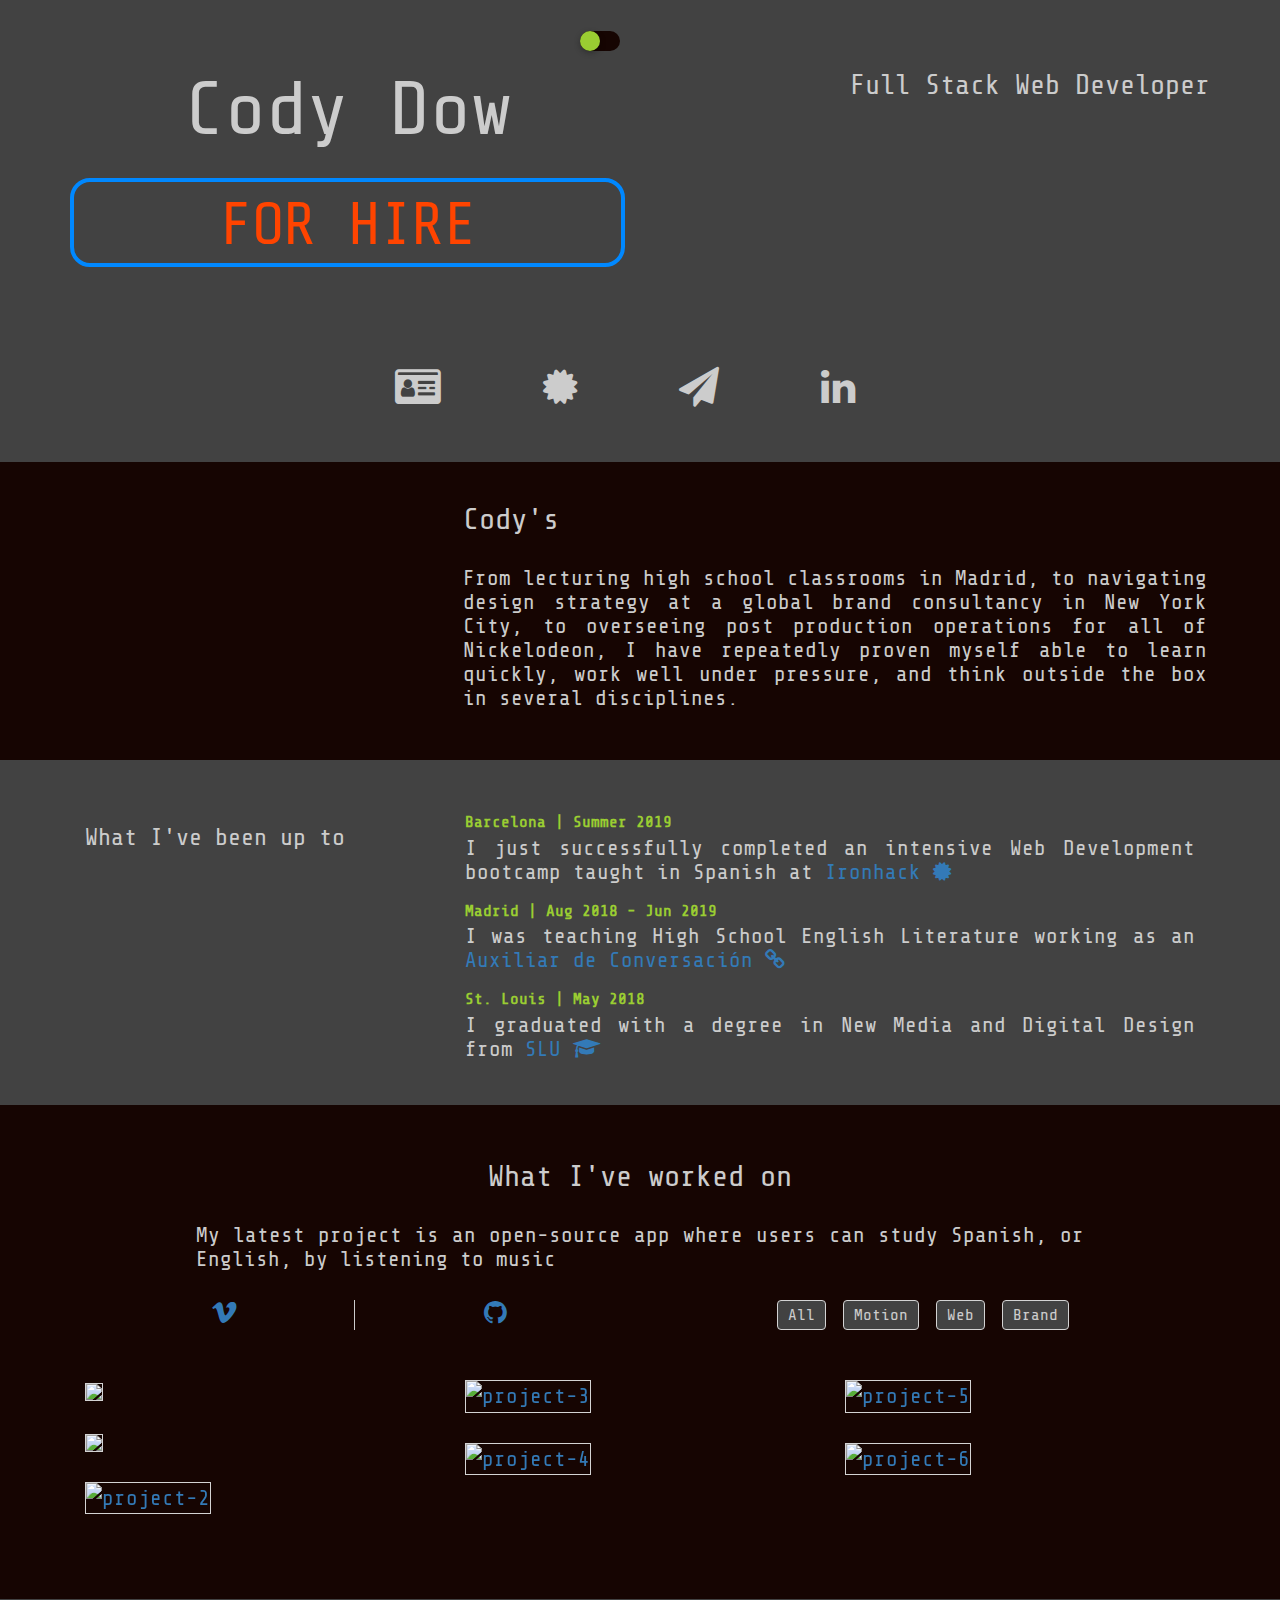
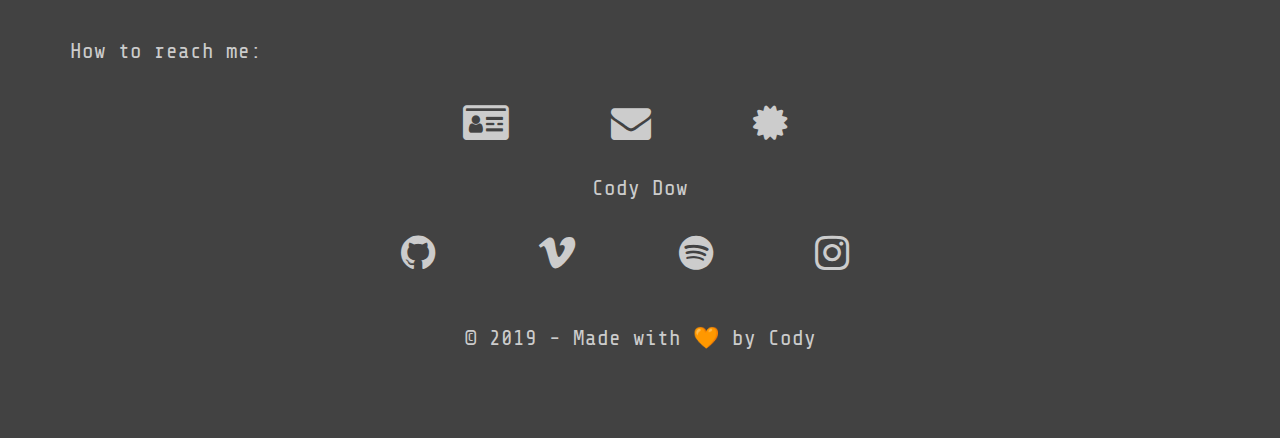
==== commit 71b1a200: "linkedin badge" ====
--- a/index.html
+++ b/index.html
@@ -41,7 +41,7 @@
             <div class="container">
               <div class="row">
                 <div class="col-xs-12 col-md-12 col-lg-12">
-                  <!-- Resume--><a href="./Cody Dow Resume September 2019.pdf" title="Resume" download><i class="fa fa-id-card" aria-hidden="true"></i></a>
+                  <!-- Resume--><a href="./CodyDowResumeSept2019.pdf" title="Resume" download><i class="fa fa-id-card" aria-hidden="true"></i></a>
                   <!-- Ironhack--><a href="./ironhack-certificate.pdf" title="Resume" download><i class="fa fa-certificate" aria-hidden="true"></i></a>
                   <!-- Email--><a href="mailto:wodydoc@gmail.com" title="Email"><i class="fa fa-paper-plane" aria-hidden="true"></i></a>
                   <!-- LinkedIn--><a href="https://www.linkedin.com/in/codydow/" title="Linkedin" target="_blank"><i class="fa fa-linkedin" aria-hidden="true"></i></a>
@@ -198,19 +198,19 @@
           <!-- Begin Promotion Banner-->
           <div class="feature-banner">
             <div class="container">
+              <p>How to reach me:</p>
               <div class="row">
                 <div class="col-xs-12 col-md-12 col-lg-12">
-                  <!-- Resume--><a href="./Cody Dow Resume September 2019.pdf" title="Resume" download><i class="fa fa-id-card" aria-hidden="true"></i></a>
-                  <!-- Ironhack<a href="./ironhack-certificate.pdf" title="Resume" download><i class="fa fa-certificate" aria-hidden="true"></i></a> -->
-                  <!-- Email--><a href="mailto:wodydoc@gmail.com" title="Email"><i class="fa fa-paper-plane" aria-hidden="true"></i></a> 
-                  <!-- LinkedIn--><a href="https://www.linkedin.com/in/codydow/" title="Linkedin" target="_blank"><i class="fa fa-linkedin" aria-hidden="true"></i></a>
+                  <!-- Resume--><a href="./CodyDowResumeSept2019.pdf" title="Resume" download><i class="fa fa-id-card" aria-hidden="true"></i></a>
+                  <!-- Email--><a href="mailto:wodydoc@gmail.com" title="Email"><i class="fa fa-envelope" aria-hidden="true"></i></a> 
+                  <a href="./ironhack-certificate.pdf" title="Resume" download><i class="fa fa-certificate" aria-hidden="true"></i></a>
+                  <!-- LinkedIn<a href="https://www.linkedin.com/in/codydow/" title="Linkedin" target="_blank"><i class="fa fa-linkedin" aria-hidden="true"></i></a> -->
+                  <script type="text/javascript" src="https://platform.linkedin.com/badges/js/profile.js" async defer></script>
+                  <div class="LI-profile-badge"  data-version="v1" data-size="large" data-locale="en_US" data-type="vertical" data-theme="dark" data-vanity="codydow"><a class="LI-simple-link" href='https://es.linkedin.com/in/codydow?trk=profile-badge'>Cody Dow</a></div>                </div>
                   <!-- GitHub--><a href="https://github.com/wodydoc" title="Github" target="_blank"><i class="fa fa-github" aria-hidden="true"></i></a>
                   <!-- Vimeo--><a href="https://vimeo.com/wodydoc" title="Vimeo" target="_blank"><i class="fa fa-vimeo" aria-hidden="true"></i></a>
                   <!-- Spotify--><a href="https://open.spotify.com/user/12157591116?si=i9x_uR5XRMyZX5aMXf0GJg" title="Spotify" target="_blank"><i class="fa fa-spotify" aria-hidden="true"></i></a>
                   <!-- Insta--><a href="https://www.instagram.com/cody.dow/" title="instagram" target="_blank"><i class="fa fa-instagram" aria-hidden="true"></i></a>
-
-
-                </div>
               </div>
             </div>
           </div>
@@ -221,7 +221,7 @@
               <div class="margin-t-20">
                 <div class="row text-center">
                   <div class="col-sm-12 col-md-12 col-lg-12">
-                    <p>© 2019 - Made with 🧡by Cody</p>
+                    <p>© 2019 - Made with 🧡 by Cody</p>
                     <!-- Credits-->
                     
                   </div>
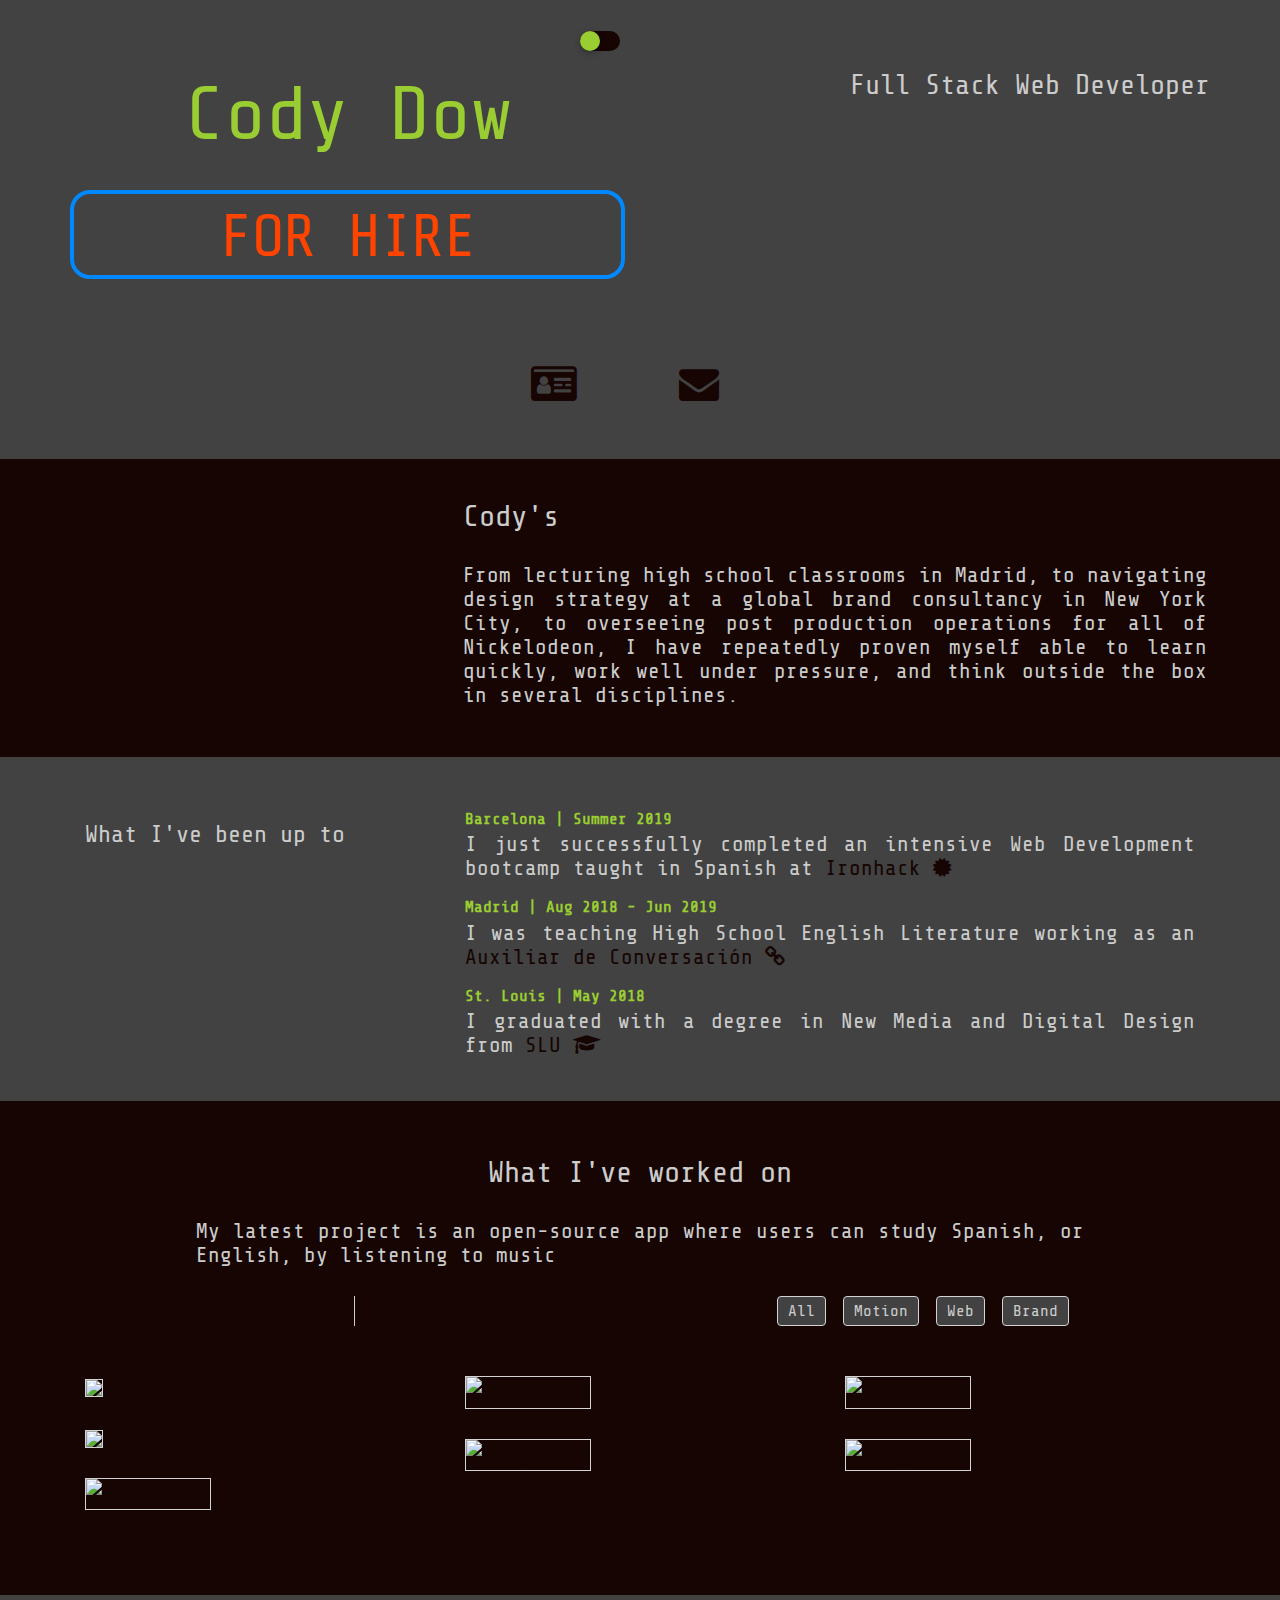
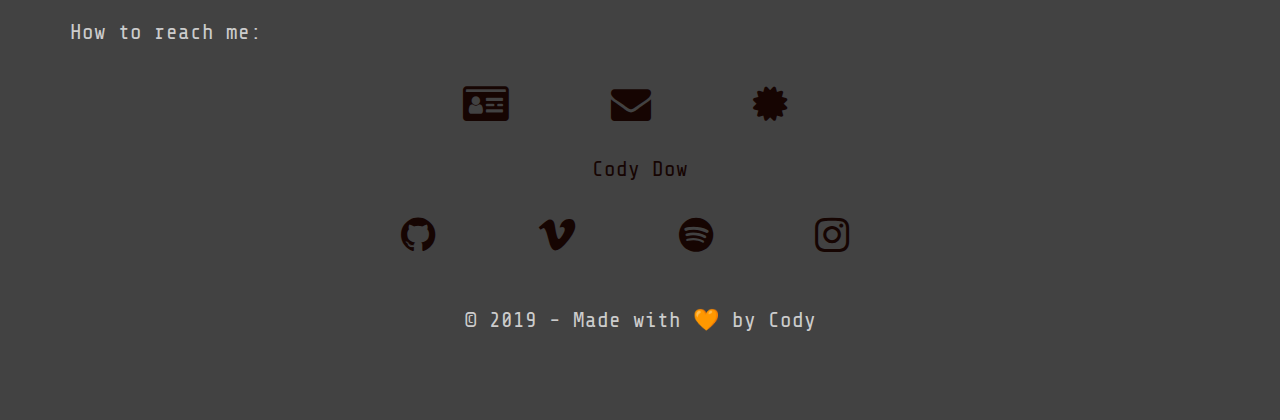
==== commit 6c8d7e41: "styling changes" ====
--- a/index.html
+++ b/index.html
@@ -42,9 +42,9 @@
               <div class="row">
                 <div class="col-xs-12 col-md-12 col-lg-12">
                   <!-- Resume--><a href="./CodyDowResumeSept2019.pdf" title="Resume" download><i class="fa fa-id-card" aria-hidden="true"></i></a>
-                  <!-- Ironhack--><a href="./ironhack-certificate.pdf" title="Resume" download><i class="fa fa-certificate" aria-hidden="true"></i></a>
-                  <!-- Email--><a href="mailto:wodydoc@gmail.com" title="Email"><i class="fa fa-paper-plane" aria-hidden="true"></i></a>
-                  <!-- LinkedIn--><a href="https://www.linkedin.com/in/codydow/" title="Linkedin" target="_blank"><i class="fa fa-linkedin" aria-hidden="true"></i></a>
+                  <!-- Ironhack<a href="./ironhack-certificate.pdf" title="Resume" download><i class="fa fa-certificate" aria-hidden="true"></i></a> -->
+                  <!-- Email--><a href="mailto:wodydoc@gmail.com" title="Email"><i class="fa fa-envelope" aria-hidden="true"></i></a>
+                  <!-- LinkedIn<a href="https://www.linkedin.com/in/codydow/" title="Linkedin" target="_blank"><i class="fa fa-linkedin" aria-hidden="true"></i></a> -->
                   <!-- GitHub<a href="https://github.com/wodydoc" title="Github" target="_blank"><i class="fa fa-github" aria-hidden="true"></i></a> -->
 
                 </div>
@@ -401,3 +401,4 @@
 
 
 </html>
+
--- a/style.css
+++ b/style.css
@@ -8,9 +8,9 @@
   }
   html.dark {
     --color: black;
-    --main-color: beige;
-    --secondary-color: #aaaaaa;
-    --tertiary-color: red;
+    --main-color: #ec946b;
+    --secondary-color: #FFCC80;
+    --tertiary-color: #BF360C;
   }
   /* - - - - - - Wrapper - - - - - -  */
 
@@ -195,7 +195,7 @@
 /* LAY OUT --- LAY OUT --- LAYOUT  */
 /* Generics */
 a {
-  color: #2cb1a5;
+  color: var(--secondary-color) !important;
   text-decoration: none;
   -webkit-transition: color 0.5s ease-out;
   -moz-transition: color 0.5s ease-out;
@@ -203,7 +203,7 @@
   -ms-transition: color 0.5s ease-out;
   transition: color 0.5s ease-out; }
   a:visited {
-    color: var(--tertiary-color); }
+    color: var(--tertiary-color) !important; }
   a:hover {
     color: red;
     text-decoration: none !important; }
@@ -306,7 +306,10 @@
   padding: 61px 0 20px 0; }
   header .header-logo {
     font-size: 57pt;
-    line-height: 73pt;
+    /* line-height: 73pt; */
+    /* font-style: italic; */
+    color: var(--tertiary-color);
+    /* font-weight: 900;
     /* font-style: italic; */
     /* font-weight: 900; */ }
   header .header-logo-slogan {
@@ -459,12 +462,13 @@
 .feature-banner {
   text-align: center;
   width: 100%;
-  padding: 40px 0 25px 0; }
+  padding: 25px 0 25px 0;
+}
   .feature-banner i {
     font-size: 30pt;
     margin: 30px 30px 30px 0; }
   .feature-banner a {
-    color: var(--color);
+    /* color: var(--color); */
     margin: 30px;
     -webkit-transition: color 0.5s ease-out;
     -moz-transition: color 0.5s ease-out;
@@ -481,22 +485,22 @@
       margin: 10px; } }
 
 .scroll-to-top {
-  width: 40px;
+  width: 46px;
   height: 40px;
   position: fixed;
-  bottom: 50px;
-  right: 50px;
+  bottom: 25px;
+  right: 27px;
   display: none;
-  background-color: rgba(105, 105, 105, 0.267);
-  border-bottom: 5px solid #f7f7f7;
-  color: #ffffff;
+  background-color: #9e9e9e70;
+  border-bottom: 5px solid var(--tertiary-color);
+  /* color: var(--main-color); */
   text-align: center;
   font-size: 14pt;
   -webkit-transition: font-size 0.5s ease-out;
-  -moz-transition: font-size  0.5s ease-out;
-  -o-transition: font-size  0.5s ease-out;
-  -ms-transition: font-size  0.5s ease-out;
-  transition: font-size  0.5s ease-out; }
+  -moz-transition: font-size 0.5s ease-out;
+  -o-transition: font-size 0.5s ease-out;
+  -ms-transition: font-size 0.5s ease-out;
+  transition: font-size 0.5s ease-out; }
   .scroll-to-top:hover {
     font-size: 16pt; }
 
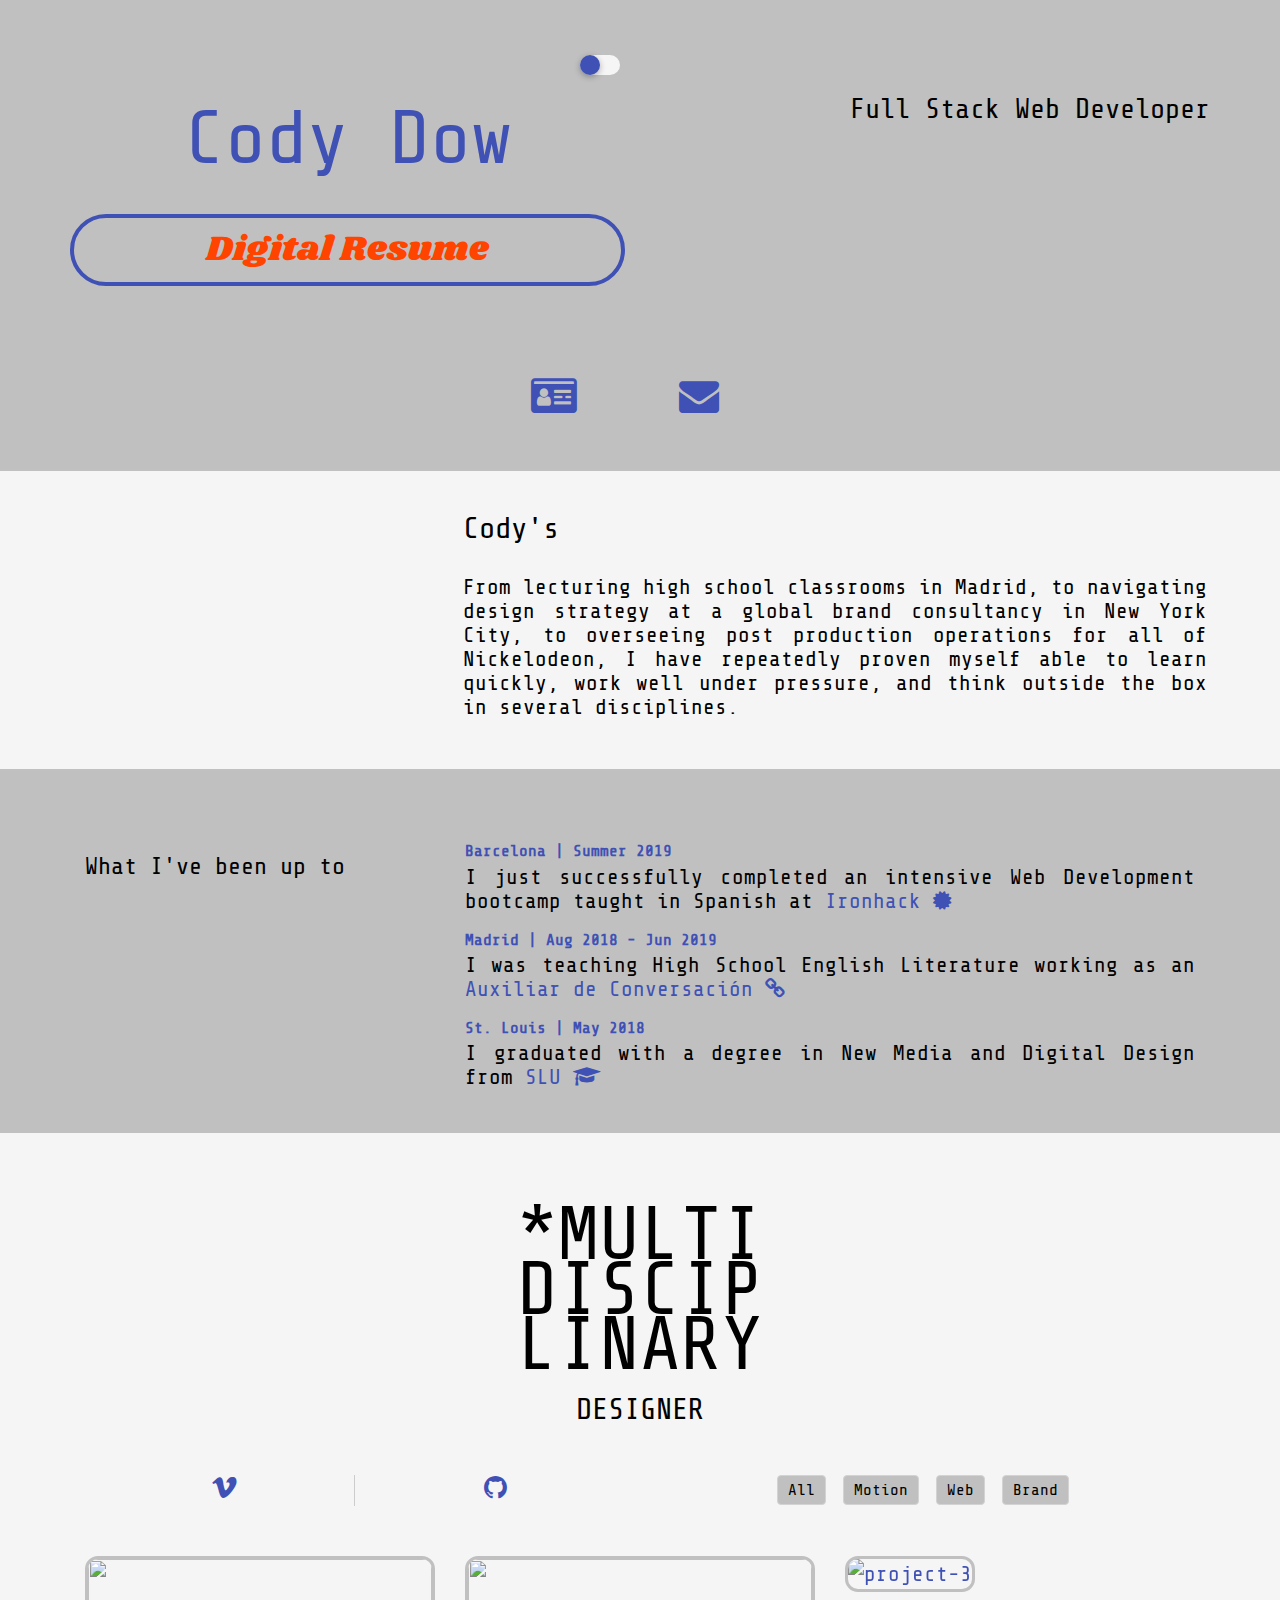
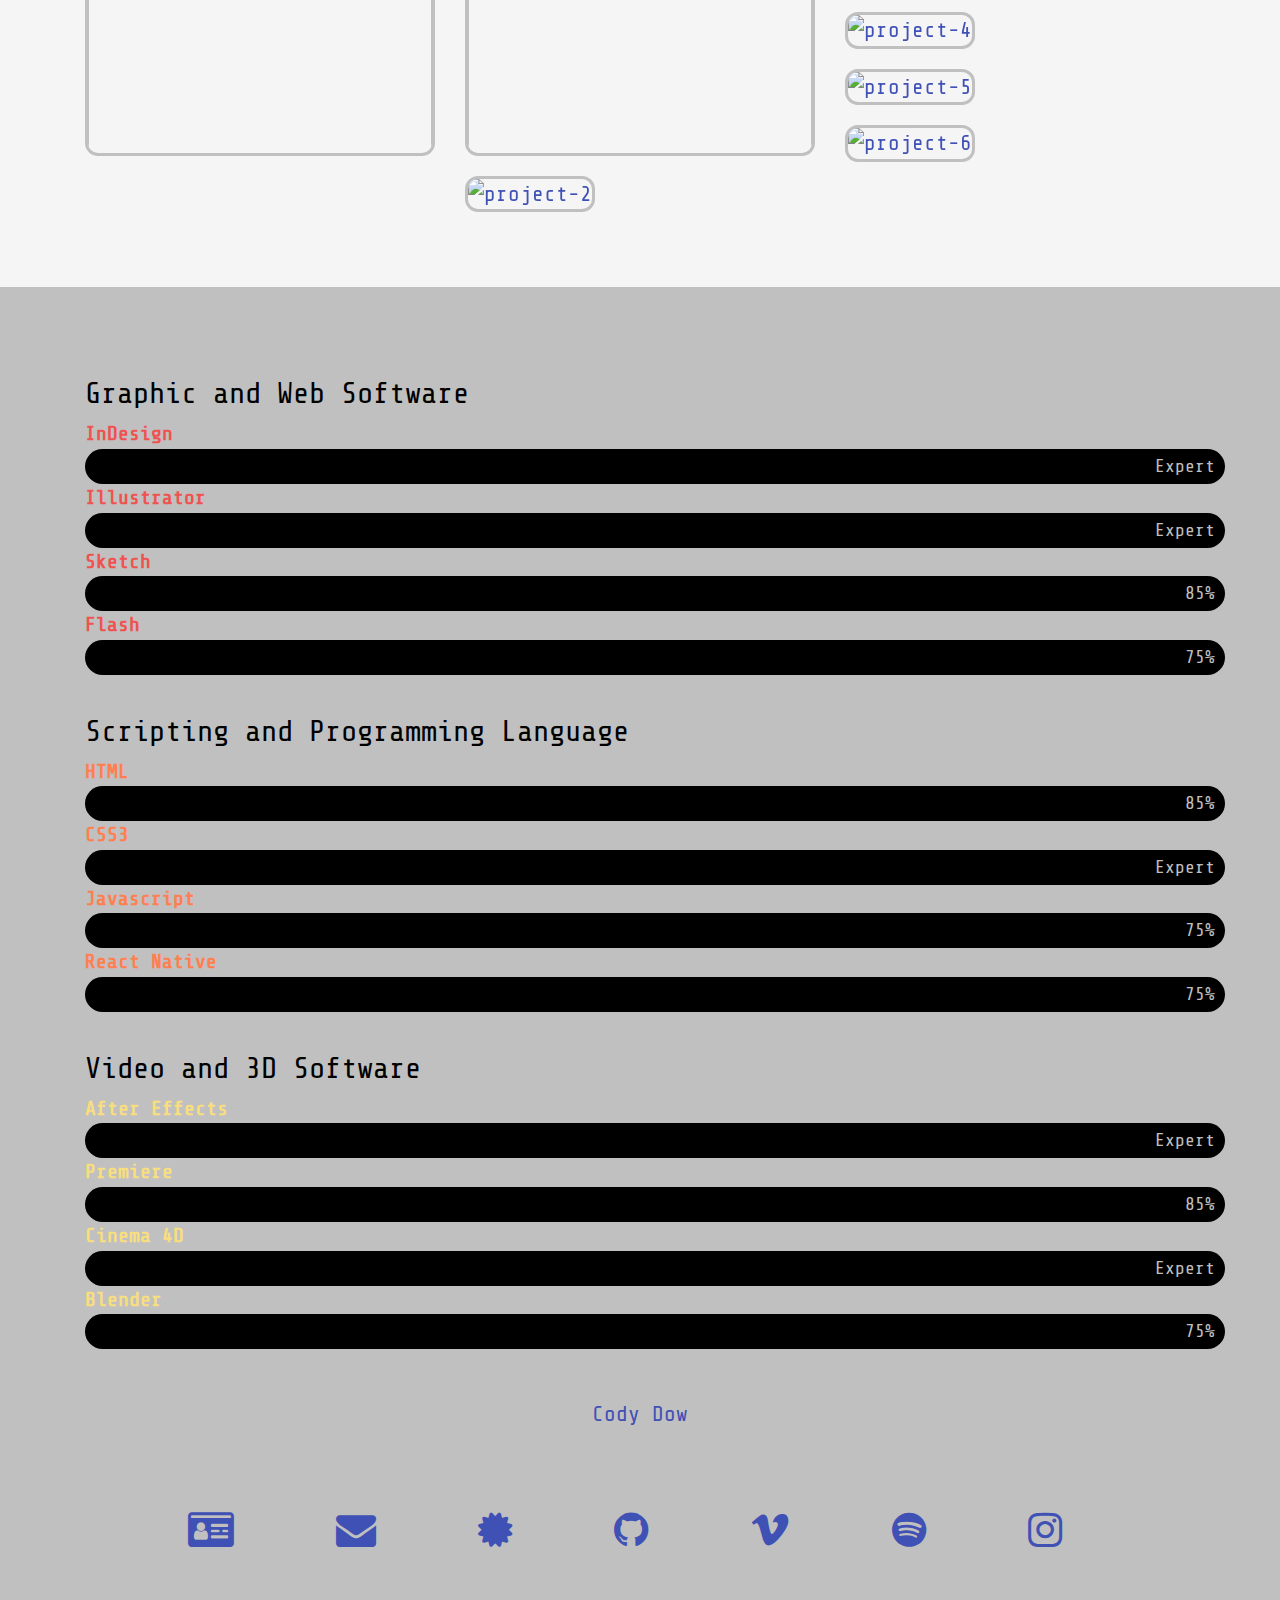
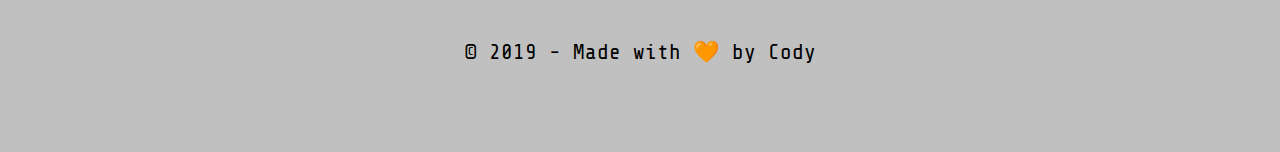
==== commit b689a24f: "styling and addition of skills chart" ====
--- a/index.html
+++ b/index.html
@@ -13,7 +13,9 @@
         <link href="https://maxcdn.bootstrapcdn.com/font-awesome/4.7.0/css/font-awesome.min.css" rel="stylesheet" type="text/css">
         <link href="https://fonts.googleapis.com/css?family=Playfair+Display|Roboto&display=swap" rel="stylesheet" type="text/css">    </head>
         <link href="https://fonts.googleapis.com/css?family=Share+Tech+Mono|Vollkorn:400,400i,600,600i,700,700i,900,900i&display=swap" rel="stylesheet">
-        <link href="https://fonts.googleapis.com/css?family=Roboto+Mono|Share+Tech+Mono&display=swap" rel="stylesheet">    <body>
+        <link href="https://fonts.googleapis.com/css?family=Roboto+Mono|Share+Tech+Mono&display=swap" rel="stylesheet">   
+        <link href="https://fonts.googleapis.com/css?family=Audiowide&display=swap" rel="stylesheet"> 
+        <link href="https://fonts.googleapis.com/css?family=Shrikhand&display=swap" rel="stylesheet"><body>
     <!-- Header-->
     <header>
       
@@ -22,7 +24,7 @@
           <div class="col-sm-6 col-md-6 col-lg-6">
             <div class="header-logo text-center">Cody Dow</div>
             <!-- Neon Light Editable -->
-            <h1 contenteditable spellcheck="false">For hire</h1>
+            <h1 contenteditable spellcheck="false">Digital Resume</h1>
             <!-- Night Mode Toggle -->
               <div class="togglecontainer">
                 <label class="switch"><input type="checkbox" />    <div></div>
@@ -69,17 +71,20 @@
                     <div class="spinny-wrapper">
                       <h2>Cody's 
                         <span class="spinny-words">
-                          <span>a pixel pusher</span>
-                          <span>a clean coder</span>
-                          <span>eager to learn</span>
                           <span>Texan forever</span>
                           <span>Madrid based</span>
                           <span>bilingual</span>
+                          <span>clean coding</span>
+                          <span>pixel pushing</span>
+                          
                         </span></h2>
                     </div>
+
                     <p>From lecturing high school classrooms in Madrid, to navigating design strategy at a global brand consultancy in New York City, to overseeing post production operations for all of Nickelodeon, I have repeatedly proven myself able to learn quickly, work well under pressure, and think outside the box in several disciplines.</p>
-                  </div>
-                </div>
+                    
+                  </div>
+                </div>
+
               </div>
             </div>
           </div>
@@ -89,6 +94,7 @@
             <div class="container">
               <div class="small-wrapper">
                 <div class="row">
+                  
                   <div class="col-sm-4 col-md-4 col-lg-4">
                     <!-- Title-->
                     <h3>What I've been up to</h3>
@@ -138,10 +144,12 @@
                     <div class="margin-t-20"></div>
                     <div class="width-50 text-center">
                       <!-- Title-->
-                      <h2>What I've worked on</h2>
+                      <h2 class="big">*MULTI<br>DISCIP<br>LINARY<br></h2><h2> DESIGNER</h2>
                       <div class="margin-t-20"></div>
-                      <p>My latest project is an open-source app where users can study Spanish, or English, by listening to music</p>
-                    </div>
+                    </div>
+
+                      <!-- <h2 class="my-skills">Projects</h2> -->
+                    
                     <div class="margin-t-60"></div>
                     <div class="text-center">
                       <div class="row">
@@ -174,7 +182,7 @@
                   <div class="col-xs-12 col-sm-12 col-md-12 col-lg-12">
                     <!-- Portfolio Tiles-->
                     <div id="portfolio">
-                      <div class="tile scale-anm business all"><a href="#" data-toggle="modal" data-target="#project-1"><img src="./cantar-gif-rounded.gif"</a></div>
+                      <div class="tile scale-anm business all"><a href="#" data-toggle="modal" data-target="#project-1"><img src="./cantarlogo3.png"</a></div>
                       <div class="tile scale-anm business all"><a href="#" data-toggle="modal" data-target="#project-7"><img src="./hiddengym.gif"</a></div>
 
                       <div class="tile scale-anm clients all"><a href="#" data-toggle="modal" data-target="#project-2"><img src="./sofargif.gif" alt="project-2"></a></div>
@@ -198,15 +206,135 @@
           <!-- Begin Promotion Banner-->
           <div class="feature-banner">
             <div class="container">
-              <p>How to reach me:</p>
+                <div class="container">
+                    <h2 class="my-skills">Graphic and Web Software</h2>
+                    <div class="bar-1">
+                    <div class="title" style="color: #EF5350;">InDesign</div>
+                    <div class="bar" data-width="100%">
+                      <div class="bar-inner" style="background: #EF5350;">
+                        
+                      </div>
+                      <div class="bar-percent">Expert</div>
+                    </div>
+                    </div>
+                    <div class="bar-1">
+                    <div class="title" style="color: #EF5350;">Illustrator</div>
+                    <div class="bar" data-width="100%">
+                      <div class="bar-inner" style="background: #EF5350;">
+                        
+                      </div>
+                      <div class="bar-percent">Expert</div>
+                    </div>
+                    
+                    </div>
+                    <div class="bar-1">
+                    <div class="title" style="color: #EF5350;">Sketch</div>
+                    <div class="bar" data-width="85%">
+                      <div class="bar-inner" style="background: #EF5350;">
+                        
+                      </div>
+                      <div class="bar-percent">85%</div>
+                    </div>
+                    </div>
+                    <div class="bar-1">
+                    <div class="title" style="color: #EF5350">Flash</div>
+                    <div class="bar" data-width="75%">
+                      <div class="bar-inner" style="background: #EF5350;">
+                        
+                      </div>
+                      <div class="bar-percent">75%</div>
+                    </div>
+                    </div>
+                  </div>
+                  <div class="container">
+                      <h2 class="my-skills">Scripting and Programming Language</h2>
+                      <div class="bar-1">
+                      <div class="title" style="color: #ff7f50;">HTML</div>
+                      <div class="bar" data-width="85%">
+                        <div class="bar-inner" style="background: #ff7f50;">
+                          
+                        </div>
+                        <div class="bar-percent">85%</div>
+                      </div>
+                      </div>
+                      <div class="bar-1">
+                      <div class="title" style="color: #ff7f50;">CSS3</div>
+                      <div class="bar" data-width="100%">
+                        <div class="bar-inner" style="background: #ff7f50;">
+                          
+                        </div>
+                        <div class="bar-percent">Expert</div>
+                      </div>
+                      
+                      </div>
+                      <div class="bar-1">
+                      <div class="title" style="color: #ff7f50;">Javascript</div>
+                      <div class="bar" data-width="75%">
+                        <div class="bar-inner" style="background: #ff7f50;">
+                          
+                        </div>
+                        <div class="bar-percent">75%</div>
+                      </div>
+                      </div>
+                      <div class="bar-1">
+                      <div class="title" style="color: #ff7f50">React Native</div>
+                      <div class="bar" data-width="75%">
+                        <div class="bar-inner" style="background: #ff7f50;">
+                          
+                        </div>
+                        <div class="bar-percent">75%</div>
+                      </div>
+                      </div>
+                    </div>
+                    <div class="container">
+                        <h2 class="my-skills">Video and 3D Software</h2>
+                        <div class="bar-1">
+                        <div class="title" style="color: #f8de7e;">After Effects</div>
+                        <div class="bar" data-width="100%">
+                          <div class="bar-inner"style="background: #f8de7e;">
+                            
+                          </div>
+                          <div class="bar-percent">Expert</div>
+                        </div>
+                        </div>
+                        <div class="bar-1">
+                        <div class="title" style="color: #f8de7e;">Premiere</div>
+                        <div class="bar" data-width="85%">
+                          <div class="bar-inner" style="background: #f8de7e;">
+                            
+                          </div>
+                          <div class="bar-percent">85%</div>
+                        </div>
+                        
+                        </div>
+                        <div class="bar-1">
+                        <div class="title" style="color: #f8de7e;">Cinema 4D</div>
+                        <div class="bar" data-width="100%">
+                          <div class="bar-inner" style="background: #f8de7e;">
+                            
+                          </div>
+                          <div class="bar-percent">Expert</div>
+                        </div>
+                        </div>
+                        <div class="bar-1">
+                        <div class="title" style="color: #f8de7e">Blender</div>
+                        <div class="bar" data-width="75%">
+                          <div class="bar-inner" style="background: #f8de7e;">
+                            
+                          </div>
+                          <div class="bar-percent">75%</div>
+                        </div>
+                        </div>
+                      </div>
+              <!-- <p>How to reach me:</p> -->
               <div class="row">
-                <div class="col-xs-12 col-md-12 col-lg-12">
+                <div class="col-xs-12 col-md-12 col-lg-12" style="padding: 5rem;">
+                  <script type="text/javascript" src="https://platform.linkedin.com/badges/js/profile.js" async defer></script>
+                  <div class="LI-profile-badge"  data-version="v1" data-size="large" data-locale="en_US" data-type="vertical" data-theme="dark" data-vanity="codydow"><a class="LI-simple-link" href='https://es.linkedin.com/in/codydow?trk=profile-badge'>Cody Dow</a></div>                </div>
                   <!-- Resume--><a href="./CodyDowResumeSept2019.pdf" title="Resume" download><i class="fa fa-id-card" aria-hidden="true"></i></a>
                   <!-- Email--><a href="mailto:wodydoc@gmail.com" title="Email"><i class="fa fa-envelope" aria-hidden="true"></i></a> 
                   <a href="./ironhack-certificate.pdf" title="Resume" download><i class="fa fa-certificate" aria-hidden="true"></i></a>
                   <!-- LinkedIn<a href="https://www.linkedin.com/in/codydow/" title="Linkedin" target="_blank"><i class="fa fa-linkedin" aria-hidden="true"></i></a> -->
-                  <script type="text/javascript" src="https://platform.linkedin.com/badges/js/profile.js" async defer></script>
-                  <div class="LI-profile-badge"  data-version="v1" data-size="large" data-locale="en_US" data-type="vertical" data-theme="dark" data-vanity="codydow"><a class="LI-simple-link" href='https://es.linkedin.com/in/codydow?trk=profile-badge'>Cody Dow</a></div>                </div>
                   <!-- GitHub--><a href="https://github.com/wodydoc" title="Github" target="_blank"><i class="fa fa-github" aria-hidden="true"></i></a>
                   <!-- Vimeo--><a href="https://vimeo.com/wodydoc" title="Vimeo" target="_blank"><i class="fa fa-vimeo" aria-hidden="true"></i></a>
                   <!-- Spotify--><a href="https://open.spotify.com/user/12157591116?si=i9x_uR5XRMyZX5aMXf0GJg" title="Spotify" target="_blank"><i class="fa fa-spotify" aria-hidden="true"></i></a>
@@ -223,7 +351,6 @@
                   <div class="col-sm-12 col-md-12 col-lg-12">
                     <p>© 2019 - Made with 🧡 by Cody</p>
                     <!-- Credits-->
-                    
                   </div>
                 </div>
               </div>
@@ -242,7 +369,7 @@
                   <div class="col-xs-12 col-md-6 col-lg-6">
                     <p>An open-source mobile application where users can study English, or Spanish, by listening to music.</p>
                     <p>Cantar users can search lyrics, translate directly, save words to vocabulary, track learning, and more, coming soon!</p>
-                    <a href="https://cantar-app.firebaseapp.com/" title="Title" target="_blank">Link to Demo<i class="fa fa-link" aria-hidden="true"></i></a>
+                    <a href="https://cantar-app.firebaseapp.com/" title="Title" target="_blank">Link to Demo <i class="fa fa-link" aria-hidden="true"></i></a>
                   </div>
                   <div class="col-xs-12 col-md-6 col-lg-6">
                     <div class="margin-t-60 visible-xs"></div><img class="img-responsive" src="./cantarlogo3.png" alt="Example">
@@ -401,4 +528,3 @@
 
 
 </html>
-
--- a/style.css
+++ b/style.css
@@ -1,16 +1,18 @@
 /* - - - - - - Colors - - - - - -  */
 html {
-  --color: #ccc;
-  --main-color: #424242;
-  --secondary-color: #160502;
-  --tertiary-color: yellowgreen;
-
-  }
+  --color: #000000;
+  --main-color: silver;
+  --secondary-color: #F5F5F5;
+  --tertiary-color: #3f51b5;
+}
+
+
   html.dark {
-    --color: black;
-    --main-color: #ec946b;
-    --secondary-color: #FFCC80;
-    --tertiary-color: #BF360C;
+    --color: #9E9E9E;
+    --main-color: #160502;
+    --secondary-color: #0d200d;
+    --tertiary-color: #43A047;
+
   }
   /* - - - - - - Wrapper - - - - - -  */
 
@@ -45,7 +47,7 @@
 
 .switch {
   display: inline-block;
-  font-size: 20px; /* 1 */
+  font-size: 20px;
   height: 1em;
   width: 2em;
   background: var(--secondary-color);
@@ -80,6 +82,7 @@
   }
 
   @import url(https://fonts.googleapis.com/css?family=Exo+2:200i);
+  @import url('https://fonts.googleapis.com/css?family=Cedarville+Cursive&display=swap');
 
 :root {
   /* Base font size */
@@ -96,16 +99,18 @@
   font-size: 6rem;
   /* font-weight: 200; */
   /* margin-top: 34px; */
-  /* margin-bottom: 0px; */
+  margin-bottom: 0px;
+  font-family: 'Shrikhand', cursive !important;
+  /* font-family: 'Audiowide', cursive !important; */
   font-style: normal;
   color: #f40 !important;
-  padding: 1rem 1rem 0.5rem;
-  font-size: 6rem !important;
-  /* padding: 1px; */
-  border: 0.4rem solid #08f !important;
-  border-radius: 2rem;
-  text-transform: uppercase;
-  animation: flicker 1.2s infinite alternate;
+  padding: 1.5rem 1rem 1.5rem;
+  font-size: 3.5rem !important;
+  padding: 13px;
+  border: 0.4rem solid #3F51B5 !important;
+  border-radius: 9rem;
+  /* text-transform: uppercase; */
+  animation: flicker 2.2s infinite alternate;
   /* font-family: 'Exo 2', sans-serif; */
   display: flex;
   justify-content: center;
@@ -178,9 +183,9 @@
 .spinny-words span:nth-child(5) { 
   animation-delay: 12s; 
 }
-.spinny-words span:nth-child(6) { 
+/* .spinny-words span:nth-child(6) { 
   animation-delay: 15s; 
-}
+} */
 @keyframes rotateWord {
 0%   { opacity: 0; }
 2%   { opacity: 0; transform: translateY(-30px); }
@@ -195,7 +200,7 @@
 /* LAY OUT --- LAY OUT --- LAYOUT  */
 /* Generics */
 a {
-  color: var(--secondary-color) !important;
+  color: var(--tertiary-color) !important;
   text-decoration: none;
   -webkit-transition: color 0.5s ease-out;
   -moz-transition: color 0.5s ease-out;
@@ -203,7 +208,8 @@
   -ms-transition: color 0.5s ease-out;
   transition: color 0.5s ease-out; }
   a:visited {
-    color: var(--tertiary-color) !important; }
+    /* color: var(--secondary-color) !important;  */
+  }
   a:hover {
     color: red;
     text-decoration: none !important; }
@@ -303,7 +309,8 @@
 
 /* Theme */
 header {
-  padding: 61px 0 20px 0; }
+  padding: 65px 0 0px 0; 
+}
   header .header-logo {
     font-size: 57pt;
     /* line-height: 73pt; */
@@ -327,7 +334,8 @@
         font-weight: bold; } }
 
 footer {
-  padding-bottom: 80px; }
+  padding-bottom: 80px; 
+  padding-top: 17px;}
   footer p {
     color: #969696;
     line-height: 20px;
@@ -429,8 +437,8 @@
   #projects #portfolio .tile img {
     max-width: 100%;
     width: 100%;
-    height: auto;
-    margin-bottom: 1rem;
+    height: 20rem;
+    margin-bottom: 0rem;
     filter: grayscale(0%);
     vertical-align: middle;
     -webkit-transition: filter 0.5s ease-out;
@@ -438,7 +446,9 @@
     -o-transition: filter 0.5s ease-out;
     -ms-transition: filter 0.5s ease-out;
     transition: filter 0.5s ease-out;
-    border: 1px solid #d3d3d3; }
+    border: 3px solid var(--main-color);
+    border-radius: 13px;
+  }
     #projects #portfolio .tile img:hover {
       filter: grayscale(100%); }
 
@@ -462,7 +472,7 @@
 .feature-banner {
   text-align: center;
   width: 100%;
-  padding: 25px 0 25px 0;
+  padding: 30px 0 25px 0;
 }
   .feature-banner i {
     font-size: 30pt;
@@ -486,10 +496,11 @@
 
 .scroll-to-top {
   width: 46px;
-  height: 40px;
+  width: 62px;
+  height: 43px;
   position: fixed;
-  bottom: 25px;
-  right: 27px;
+  bottom: 2px;
+  right: 2px;
   display: none;
   background-color: #9e9e9e70;
   border-bottom: 5px solid var(--tertiary-color);
@@ -500,7 +511,10 @@
   -moz-transition: font-size 0.5s ease-out;
   -o-transition: font-size 0.5s ease-out;
   -ms-transition: font-size 0.5s ease-out;
-  transition: font-size 0.5s ease-out; }
+  transition: font-size 0.5s ease-out;
+
+
+}
   .scroll-to-top:hover {
     font-size: 16pt; }
 
@@ -527,4 +541,65 @@
   .modal-content-wrapper img {
     margin-bottom: 30px; }
   .modal-content-wrapper h2 {
-    margin-bottom: 30px; }+    margin-bottom: 30px; }
+
+/*  */
+@import url(https://fonts.googleapis.com/css?family=Open+Sans:400,600);
+
+body {
+  background: #2E282A;
+  font-family: 'Open Sans', sans-serif;
+}
+
+.container {
+  margin-top: 20px;
+}
+
+h2 {
+  color: #fff;
+}
+.big {
+  font-size: 7.5rem;
+  /* padding: 0%; */
+  /* margin: 0%; */
+  line-height: 5.5rem;
+}
+
+.title {
+  font-weight: bold;
+  font-size: 20px;
+  
+}
+
+.bar {
+
+  width: 100%;
+  height: 35px;
+  background: var(--color);
+  border-radius: 18px;
+  position: relative;
+  transition: all 2s linear;
+}
+
+.bar-1,
+.my-skills {
+  width: 100%;
+  /* margin: 10px auto 25px; */
+  text-align: left;
+}
+
+.bar-inner {
+  width: 0;
+  height: 35px;
+  line-height: 35px;
+  background: #db3a34;
+  border-radius: 5px 0 0 5px;
+}
+
+.bar-percent {
+  position: absolute;
+  right: 10px;
+  top: 5px;
+  color: var(--main-color);
+  font-size: 18px;
+}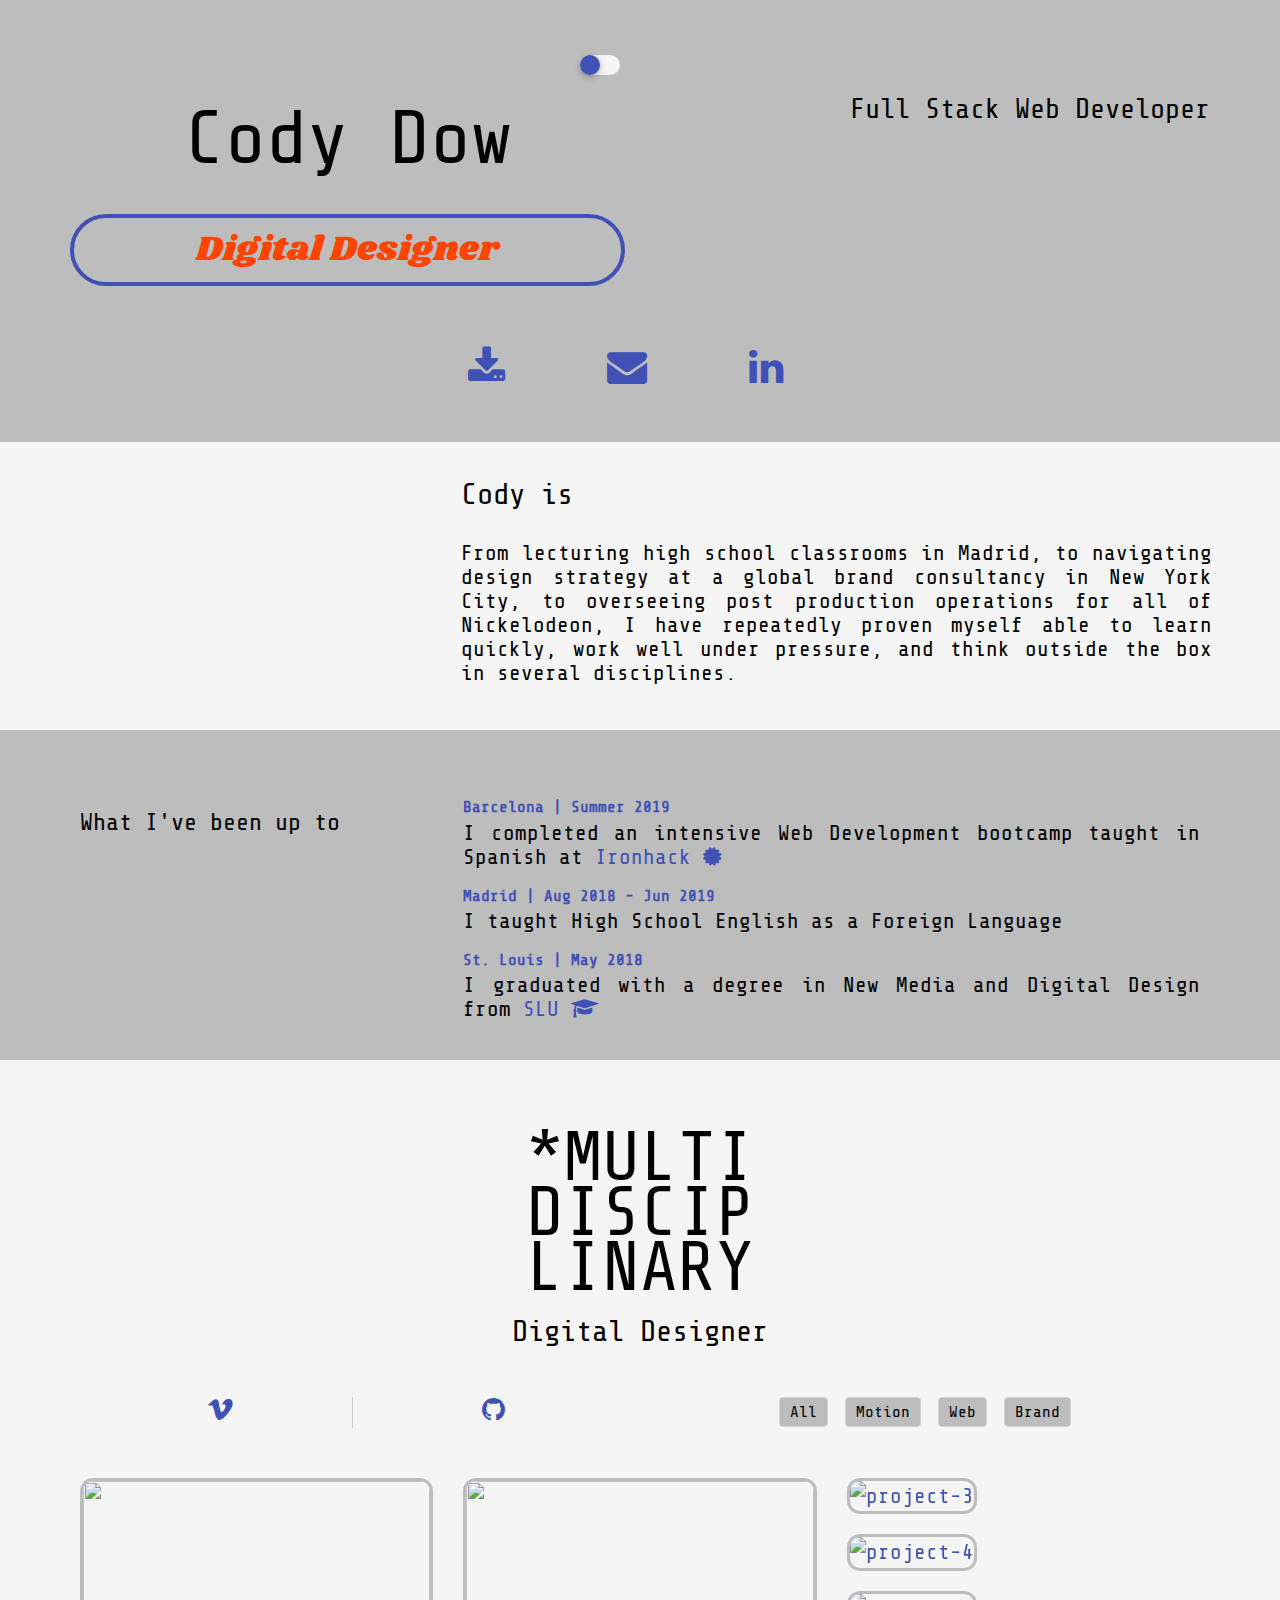
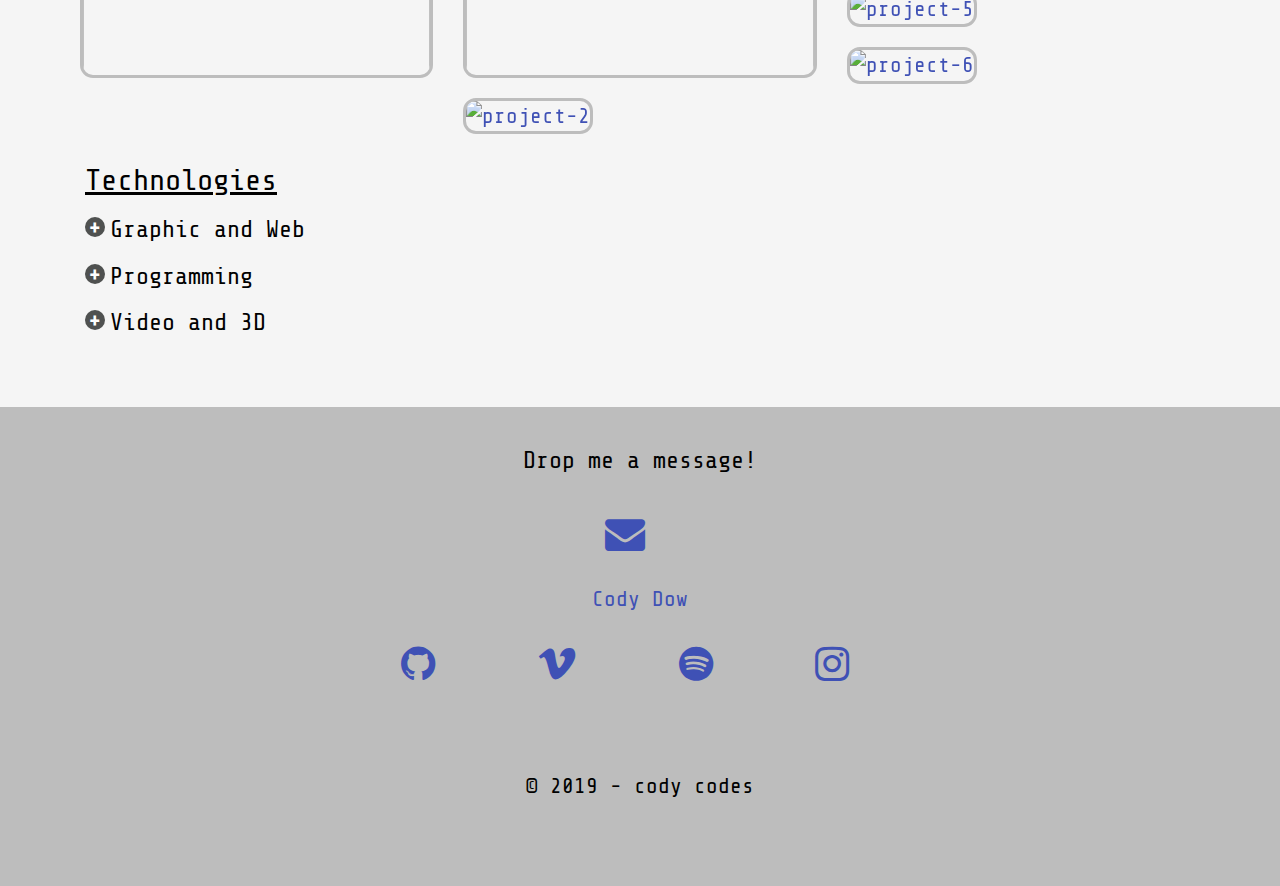
==== commit 3d9fc55b: "skills charts" ====
--- a/index.html
+++ b/index.html
@@ -24,7 +24,7 @@
           <div class="col-sm-6 col-md-6 col-lg-6">
             <div class="header-logo text-center">Cody Dow</div>
             <!-- Neon Light Editable -->
-            <h1 contenteditable spellcheck="false">Digital Resume</h1>
+            <h1 contenteditable spellcheck="false">Digital Designer</h1>
             <!-- Night Mode Toggle -->
               <div class="togglecontainer">
                 <label class="switch"><input type="checkbox" />    <div></div>
@@ -43,10 +43,10 @@
             <div class="container">
               <div class="row">
                 <div class="col-xs-12 col-md-12 col-lg-12">
-                  <!-- Resume--><a href="./CodyDowResumeSept2019.pdf" title="Resume" download><i class="fa fa-id-card" aria-hidden="true"></i></a>
-                  <!-- Ironhack<a href="./ironhack-certificate.pdf" title="Resume" download><i class="fa fa-certificate" aria-hidden="true"></i></a> -->
+                  <!-- Resume--><a href="./CodyDowResumeSept2019.pdf" title="Resume" download><i class="fa fa-download" aria-hidden="true"></i></a>
+                  <!-- Ironhack<a href="./ironhack-certificate.pdf" title="Resume" download><i class="fa fa-certificate" aria-hidden="true"></i></a>  -->
                   <!-- Email--><a href="mailto:wodydoc@gmail.com" title="Email"><i class="fa fa-envelope" aria-hidden="true"></i></a>
-                  <!-- LinkedIn<a href="https://www.linkedin.com/in/codydow/" title="Linkedin" target="_blank"><i class="fa fa-linkedin" aria-hidden="true"></i></a> -->
+                  <!-- LinkedIn--><a href="https://www.linkedin.com/in/codydow/" title="Linkedin" target="_blank"><i class="fa fa-linkedin" aria-hidden="true"></i></a> 
                   <!-- GitHub<a href="https://github.com/wodydoc" title="Github" target="_blank"><i class="fa fa-github" aria-hidden="true"></i></a> -->
 
                 </div>
@@ -69,14 +69,14 @@
                     <!-- <p>I'm a Texan forever, <b>an ex-pat for now,</b> a thinker, maker, & collaborator</p> -->
                     <!-- <h2>Cody</h2> -->
                     <div class="spinny-wrapper">
-                      <h2>Cody's 
+                      <h2>Cody is 
                         <span class="spinny-words">
                           <span>Texan forever</span>
                           <span>Madrid based</span>
                           <span>bilingual</span>
                           <span>clean coding</span>
                           <span>pixel pushing</span>
-                          
+                          <!-- <span>hi</span> -->
                         </span></h2>
                     </div>
 
@@ -105,7 +105,7 @@
                     <div class="dev-tech-box">
                       <div class="row">
                         <div class="col-sm-12 col-md-12 col-lg-12"><span>Barcelona | Summer 2019</span>
-                          <p>I just successfully completed an intensive Web Development bootcamp taught in Spanish at <a href="./ironhack-certificate.pdf" title="Resume" download>Ironhack <i class="fa fa-certificate" aria-hidden="true"></i></a></p>
+                          <p>I completed an intensive Web Development bootcamp taught in Spanish at <a href="./ironhack-certificate.pdf" title="Resume" download>Ironhack <i class="fa fa-certificate" aria-hidden="true"></i></a></p>
                         </div>
                         <div class="margin-t-20"></div>
                       </div>
@@ -114,7 +114,7 @@
                     <div class="dev-tech-box">
                       <div class="row">
                         <div class="col-sm-12 col-md-12 col-lg-12"><span>Madrid | Aug 2018 - Jun 2019</span>
-                          <p>I was teaching High School English Literature working as an <a href="https://www.slu.edu/"> Auxiliar de Conversación <i class="fa fa-link" aria-hidden="true"></i></a></p> 
+                          <p>I taught High School English as a Foreign Language</p> 
                         </div>
                         <div class="margin-t-20"></div>
                       </div>
@@ -123,7 +123,7 @@
                     <div class="dev-tech-box">
                         <div class="row">
                           <div class="col-sm-12 col-md-12 col-lg-12"><span>St. Louis | May 2018</span>
-                            <p>I graduated with a degree in New Media and Digital Design from <a href="https://www.slu.edu/"> SLU <i class="fa fa-graduation-cap" aria-hidden="true"></i></a></p>
+                            <p>I graduated with a degree in New Media and Digital Design from <a href="https://www.slu.edu/">SLU <i class="fa fa-graduation-cap" aria-hidden="true"></i></a></p>
                           </div>
                           <div class="margin-t-20"></div>
                         </div>
@@ -144,7 +144,7 @@
                     <div class="margin-t-20"></div>
                     <div class="width-50 text-center">
                       <!-- Title-->
-                      <h2 class="big">*MULTI<br>DISCIP<br>LINARY<br></h2><h2> DESIGNER</h2>
+                      <h2 class="big">*MULTI<br>DISCIP<br>LINARY<br></h2><h2>Digital Designer</h2>
                       <div class="margin-t-20"></div>
                     </div>
 
@@ -198,142 +198,165 @@
                     </div>
                     <div style="clear:both;"></div>
                   </div>
-                </div>
-              </div>
-            </div>
-          </div>
+
+                <div id="page" style="padding: 20px;">
+                  <h4>Technologies</h4>
+        
+                    <input class="toggle-box" id="identifier-1" type="checkbox">
+                    <label for="identifier-1"><h2 class="my-skills">Graphic and Web</h2></label>
+                    <div>
+                        <div class="container">
+                            
+                            <div class="bar-1">
+                            <div class="title" style="color: #EF5350;">InDesign</div>
+                            <div class="bar" data-width="100%">
+                              <div class="bar-inner" style="background: #EF5350;">
+                                
+                              </div>
+                              <div class="bar-percent">Expert</div>
+                            </div>
+                            </div>
+                            <div class="bar-1">
+                            <div class="title" style="color: #EF5350;">Illustrator</div>
+                            <div class="bar" data-width="100%">
+                              <div class="bar-inner" style="background: #EF5350;">
+                                
+                              </div>
+                              <div class="bar-percent">Expert</div>
+                            </div>
+                            
+                            </div>
+                            <div class="bar-1">
+                            <div class="title" style="color: #EF5350;">Sketch</div>
+                            <div class="bar" data-width="85%">
+                              <div class="bar-inner" style="background: #EF5350;">
+                                
+                              </div>
+                              <div class="bar-percent">85%</div>
+                            </div>
+                            </div>
+                            <div class="bar-1">
+                            <div class="title" style="color: #EF5350">Flash</div>
+                            <div class="bar" data-width="75%">
+                              <div class="bar-inner" style="background: #EF5350;">
+                                
+                              </div>
+                              <div class="bar-percent">75%</div>
+                            </div>
+                            </div>
+                          </div>                    </div>
+                    <input class="toggle-box" id="identifier-2" type="checkbox">
+                    <label for="identifier-2"><h2 class="my-skills">Programming</h2></label>
+                    <div>
+                        <div class="container">
+                            
+                            <div class="bar-1">
+                            <div class="title" style="color: #ff7f50;">HTML</div>
+                            <div class="bar" data-width="85%">
+                              <div class="bar-inner" style="background: #ff7f50;">
+                                
+                              </div>
+                              <div class="bar-percent">85%</div>
+                            </div>
+                            </div>
+                            <div class="bar-1">
+                            <div class="title" style="color: #ff7f50;">CSS3</div>
+                            <div class="bar" data-width="100%">
+                              <div class="bar-inner" style="background: #ff7f50;">
+                                
+                              </div>
+                              <div class="bar-percent">Expert</div>
+                            </div>
+                            
+                            </div>
+                            <div class="bar-1">
+                            <div class="title" style="color: #ff7f50;">Javascript</div>
+                            <div class="bar" data-width="75%">
+                              <div class="bar-inner" style="background: #ff7f50;">
+                                
+                              </div>
+                              <div class="bar-percent">75%</div>
+                            </div>
+                            </div>
+                            <div class="bar-1">
+                            <div class="title" style="color: #ff7f50">React Native</div>
+                            <div class="bar" data-width="75%">
+                              <div class="bar-inner" style="background: #ff7f50;">
+                                
+                              </div>
+                              <div class="bar-percent">75%</div>
+                            </div>
+                            </div>
+                          </div>                    </div>
+                    
+
+
+
+                    <input class="toggle-box" id="identifier-3" type="checkbox">
+                    <label for="identifier-3"><h2 class="my-skills">Video and 3D</h2></label>
+                    <div>
+                      <div class="container">
+                        
+                        <div class="bar-1">
+                        <div class="title" style="color: #f8de7e;">After Effects</div>
+                        <div class="bar" data-width="100%">
+                          <div class="bar-inner"style="background: #f8de7e;">
+                            
+                          </div>
+                          <div class="bar-percent">Expert</div>
+                        </div>
+                        </div>
+                        <div class="bar-1">
+                        <div class="title" style="color: #f8de7e;">Premiere</div>
+                        <div class="bar" data-width="85%">
+                          <div class="bar-inner" style="background: #f8de7e;">
+                            
+                          </div>
+                          <div class="bar-percent">85%</div>
+                        </div>
+                        
+                        </div>
+                        <div class="bar-1">
+                        <div class="title" style="color: #f8de7e;">Cinema 4D</div>
+                        <div class="bar" data-width="100%">
+                          <div class="bar-inner" style="background: #f8de7e;">
+                            
+                          </div>
+                          <div class="bar-percent">Expert</div>
+                        </div>
+                        </div>
+                        <div class="bar-1">
+                        <div class="title" style="color: #f8de7e">Blender</div>
+                        <div class="bar" data-width="75%">
+                          <div class="bar-inner" style="background: #f8de7e;">
+                            
+                          </div>
+                          <div class="bar-percent">75%</div>
+                        </div>
+                      </div>
+                    </div>                    </div>
+              </div>
+                </div>
+              </div>
+            </div>
+          </div>
+        </div>
           <!-- End Projects Section-->
           <!-- Begin Promotion Banner-->
           <div class="feature-banner">
             <div class="container">
-                <div class="container">
-                    <h2 class="my-skills">Graphic and Web Software</h2>
-                    <div class="bar-1">
-                    <div class="title" style="color: #EF5350;">InDesign</div>
-                    <div class="bar" data-width="100%">
-                      <div class="bar-inner" style="background: #EF5350;">
-                        
-                      </div>
-                      <div class="bar-percent">Expert</div>
-                    </div>
-                    </div>
-                    <div class="bar-1">
-                    <div class="title" style="color: #EF5350;">Illustrator</div>
-                    <div class="bar" data-width="100%">
-                      <div class="bar-inner" style="background: #EF5350;">
-                        
-                      </div>
-                      <div class="bar-percent">Expert</div>
-                    </div>
-                    
-                    </div>
-                    <div class="bar-1">
-                    <div class="title" style="color: #EF5350;">Sketch</div>
-                    <div class="bar" data-width="85%">
-                      <div class="bar-inner" style="background: #EF5350;">
-                        
-                      </div>
-                      <div class="bar-percent">85%</div>
-                    </div>
-                    </div>
-                    <div class="bar-1">
-                    <div class="title" style="color: #EF5350">Flash</div>
-                    <div class="bar" data-width="75%">
-                      <div class="bar-inner" style="background: #EF5350;">
-                        
-                      </div>
-                      <div class="bar-percent">75%</div>
-                    </div>
-                    </div>
-                  </div>
-                  <div class="container">
-                      <h2 class="my-skills">Scripting and Programming Language</h2>
-                      <div class="bar-1">
-                      <div class="title" style="color: #ff7f50;">HTML</div>
-                      <div class="bar" data-width="85%">
-                        <div class="bar-inner" style="background: #ff7f50;">
+              
+                      <div class="row">
+                          <h3>Drop me a message!</h3>
                           
-                        </div>
-                        <div class="bar-percent">85%</div>
-                      </div>
-                      </div>
-                      <div class="bar-1">
-                      <div class="title" style="color: #ff7f50;">CSS3</div>
-                      <div class="bar" data-width="100%">
-                        <div class="bar-inner" style="background: #ff7f50;">
-                          
-                        </div>
-                        <div class="bar-percent">Expert</div>
-                      </div>
-                      
-                      </div>
-                      <div class="bar-1">
-                      <div class="title" style="color: #ff7f50;">Javascript</div>
-                      <div class="bar" data-width="75%">
-                        <div class="bar-inner" style="background: #ff7f50;">
-                          
-                        </div>
-                        <div class="bar-percent">75%</div>
-                      </div>
-                      </div>
-                      <div class="bar-1">
-                      <div class="title" style="color: #ff7f50">React Native</div>
-                      <div class="bar" data-width="75%">
-                        <div class="bar-inner" style="background: #ff7f50;">
-                          
-                        </div>
-                        <div class="bar-percent">75%</div>
-                      </div>
-                      </div>
-                    </div>
-                    <div class="container">
-                        <h2 class="my-skills">Video and 3D Software</h2>
-                        <div class="bar-1">
-                        <div class="title" style="color: #f8de7e;">After Effects</div>
-                        <div class="bar" data-width="100%">
-                          <div class="bar-inner"style="background: #f8de7e;">
-                            
-                          </div>
-                          <div class="bar-percent">Expert</div>
-                        </div>
-                        </div>
-                        <div class="bar-1">
-                        <div class="title" style="color: #f8de7e;">Premiere</div>
-                        <div class="bar" data-width="85%">
-                          <div class="bar-inner" style="background: #f8de7e;">
-                            
-                          </div>
-                          <div class="bar-percent">85%</div>
-                        </div>
-                        
-                        </div>
-                        <div class="bar-1">
-                        <div class="title" style="color: #f8de7e;">Cinema 4D</div>
-                        <div class="bar" data-width="100%">
-                          <div class="bar-inner" style="background: #f8de7e;">
-                            
-                          </div>
-                          <div class="bar-percent">Expert</div>
-                        </div>
-                        </div>
-                        <div class="bar-1">
-                        <div class="title" style="color: #f8de7e">Blender</div>
-                        <div class="bar" data-width="75%">
-                          <div class="bar-inner" style="background: #f8de7e;">
-                            
-                          </div>
-                          <div class="bar-percent">75%</div>
-                        </div>
-                        </div>
-                      </div>
-              <!-- <p>How to reach me:</p> -->
-              <div class="row">
-                <div class="col-xs-12 col-md-12 col-lg-12" style="padding: 5rem;">
+                <div class="col-xs-12 col-md-12 col-lg-12">
+                                  <!-- Email--><a href="mailto:wodydoc@gmail.com" title="Email"><i class="fa fa-envelope" aria-hidden="true"></i></a>
+
                   <script type="text/javascript" src="https://platform.linkedin.com/badges/js/profile.js" async defer></script>
                   <div class="LI-profile-badge"  data-version="v1" data-size="large" data-locale="en_US" data-type="vertical" data-theme="dark" data-vanity="codydow"><a class="LI-simple-link" href='https://es.linkedin.com/in/codydow?trk=profile-badge'>Cody Dow</a></div>                </div>
-                  <!-- Resume--><a href="./CodyDowResumeSept2019.pdf" title="Resume" download><i class="fa fa-id-card" aria-hidden="true"></i></a>
-                  <!-- Email--><a href="mailto:wodydoc@gmail.com" title="Email"><i class="fa fa-envelope" aria-hidden="true"></i></a> 
-                  <a href="./ironhack-certificate.pdf" title="Resume" download><i class="fa fa-certificate" aria-hidden="true"></i></a>
+                  <!-- Resume<a href="./CodyDowResumeSept2019.pdf" title="Resume" download><i class="fa fa-id-card" aria-hidden="true"></i></a> -->
+                  <!-- Email<a href="mailto:wodydoc@gmail.com" title="Email"><i class="fa fa-envelope" aria-hidden="true"></i></a>  -->
+                  <!-- <a href="./ironhack-certificate.pdf" title="Resume" download><i class="fa fa-certificate" aria-hidden="true"></i></a> -->
                   <!-- LinkedIn<a href="https://www.linkedin.com/in/codydow/" title="Linkedin" target="_blank"><i class="fa fa-linkedin" aria-hidden="true"></i></a> -->
                   <!-- GitHub--><a href="https://github.com/wodydoc" title="Github" target="_blank"><i class="fa fa-github" aria-hidden="true"></i></a>
                   <!-- Vimeo--><a href="https://vimeo.com/wodydoc" title="Vimeo" target="_blank"><i class="fa fa-vimeo" aria-hidden="true"></i></a>
@@ -349,7 +372,7 @@
               <div class="margin-t-20">
                 <div class="row text-center">
                   <div class="col-sm-12 col-md-12 col-lg-12">
-                    <p>© 2019 - Made with 🧡 by Cody</p>
+                    <p>© 2019 - cody codes</p>
                     <!-- Credits-->
                   </div>
                 </div>
--- a/style.css
+++ b/style.css
@@ -1,17 +1,17 @@
 /* - - - - - - Colors - - - - - -  */
 html {
   --color: #000000;
-  --main-color: silver;
+  --main-color: #BDBDBD;
   --secondary-color: #F5F5F5;
   --tertiary-color: #3f51b5;
 }
 
 
   html.dark {
-    --color: #9E9E9E;
-    --main-color: #160502;
-    --secondary-color: #0d200d;
-    --tertiary-color: #43A047;
+    --color: #b0b0b0;
+    --main-color: #272f33;
+    --secondary-color: #160502;
+    --tertiary-color: #7CB342;
 
   }
   /* - - - - - - Wrapper - - - - - -  */
@@ -228,7 +228,14 @@
 
 h3 {
   font-weight: 600; 
-  color: var(--color) !important;}
+  color: var(--color) !important;
+  
+}
+h4 {
+  font-size: 30px !important;
+  text-decoration: underline;
+  
+}
 
 p {
   font-weight: 100;
@@ -302,7 +309,7 @@
 
 /* Layouts */
 .large-wrapper, .small-wrapper {
-  padding: 15px; }
+  padding: 10px; }
 
 .large-wrapper {
   margin: 0 40px 0 40px; }
@@ -315,7 +322,7 @@
     font-size: 57pt;
     /* line-height: 73pt; */
     /* font-style: italic; */
-    color: var(--tertiary-color);
+    color: var(--color);
     /* font-weight: 900;
     /* font-style: italic; */
     /* font-weight: 900; */ }
@@ -472,7 +479,7 @@
 .feature-banner {
   text-align: center;
   width: 100%;
-  padding: 30px 0 25px 0;
+  padding: 1px 0 25px 0;
 }
   .feature-banner i {
     font-size: 30pt;
@@ -495,9 +502,8 @@
       margin: 10px; } }
 
 .scroll-to-top {
-  width: 46px;
-  width: 62px;
-  height: 43px;
+  width: 123px;
+  height: 46px;
   position: fixed;
   bottom: 2px;
   right: 2px;
@@ -559,7 +565,7 @@
   color: #fff;
 }
 .big {
-  font-size: 7.5rem;
+  font-size: 7rem;
   /* padding: 0%; */
   /* margin: 0%; */
   line-height: 5.5rem;
@@ -586,6 +592,7 @@
   width: 100%;
   /* margin: 10px auto 25px; */
   text-align: left;
+  font-size: 24px;
 }
 
 .bar-inner {
@@ -602,4 +609,49 @@
   top: 5px;
   color: var(--main-color);
   font-size: 18px;
-}+}
+
+.toggle-box {
+  display: none;
+}
+
+.toggle-box + label {
+  cursor: pointer;
+  display: block;
+  font-weight: bold;
+  line-height: 21px;
+  text-align: left;
+  /* align-items: left; */
+  margin-bottom: 5px;
+}
+
+.toggle-box + label + div {
+  display: none;
+  margin-bottom: 10px;
+}
+
+.toggle-box:checked + label + div {
+  display: block;
+}
+
+.toggle-box + label:before {
+  background-color: #4F5150;
+  -webkit-border-radius: 10px;
+  -moz-border-radius: 10px;
+  border-radius: 10px;
+  color: #FFFFFF;
+  content: "+";
+  display: block;
+  float: left;
+  font-weight: bold;
+  height: 20px;
+  line-height: 20px;
+  margin-right: 5px;
+  text-align: center;
+  width: 20px;
+}
+
+.toggle-box:checked + label:before {
+  content: "\2212";
+}
+
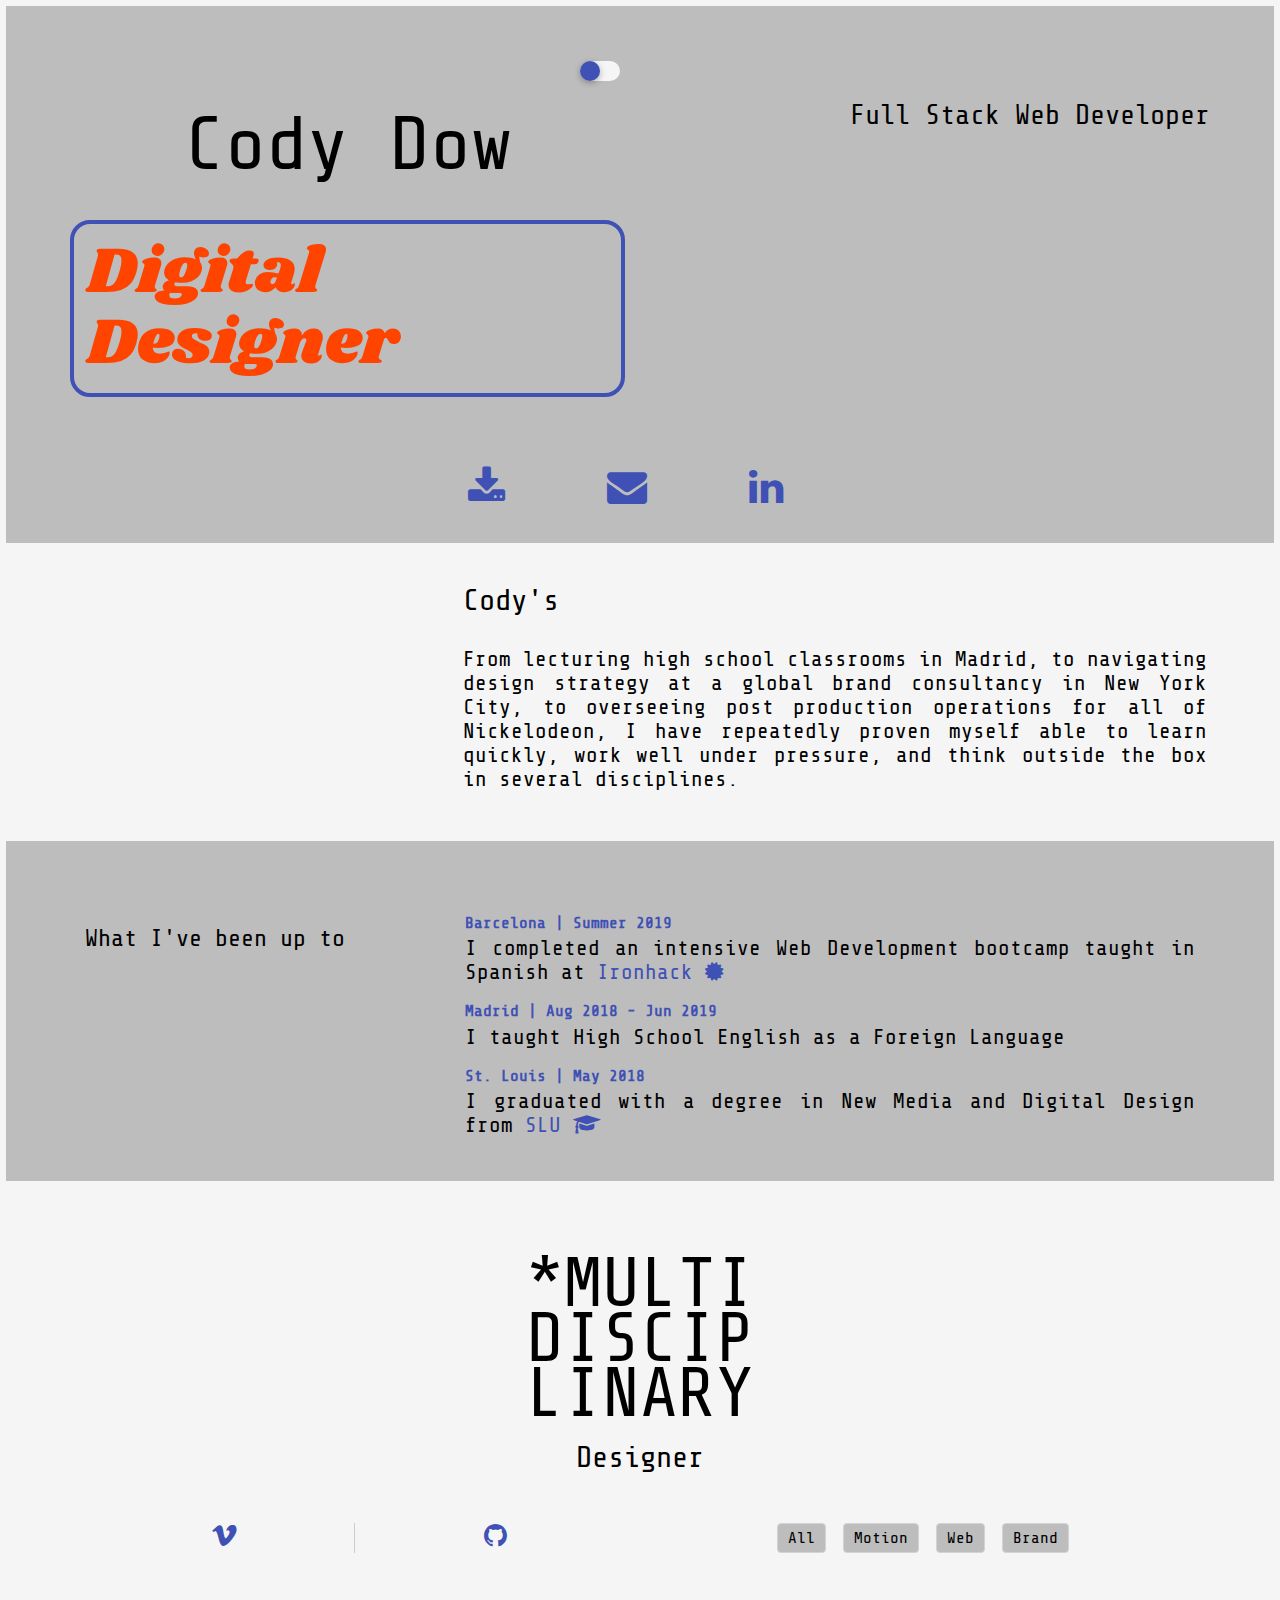
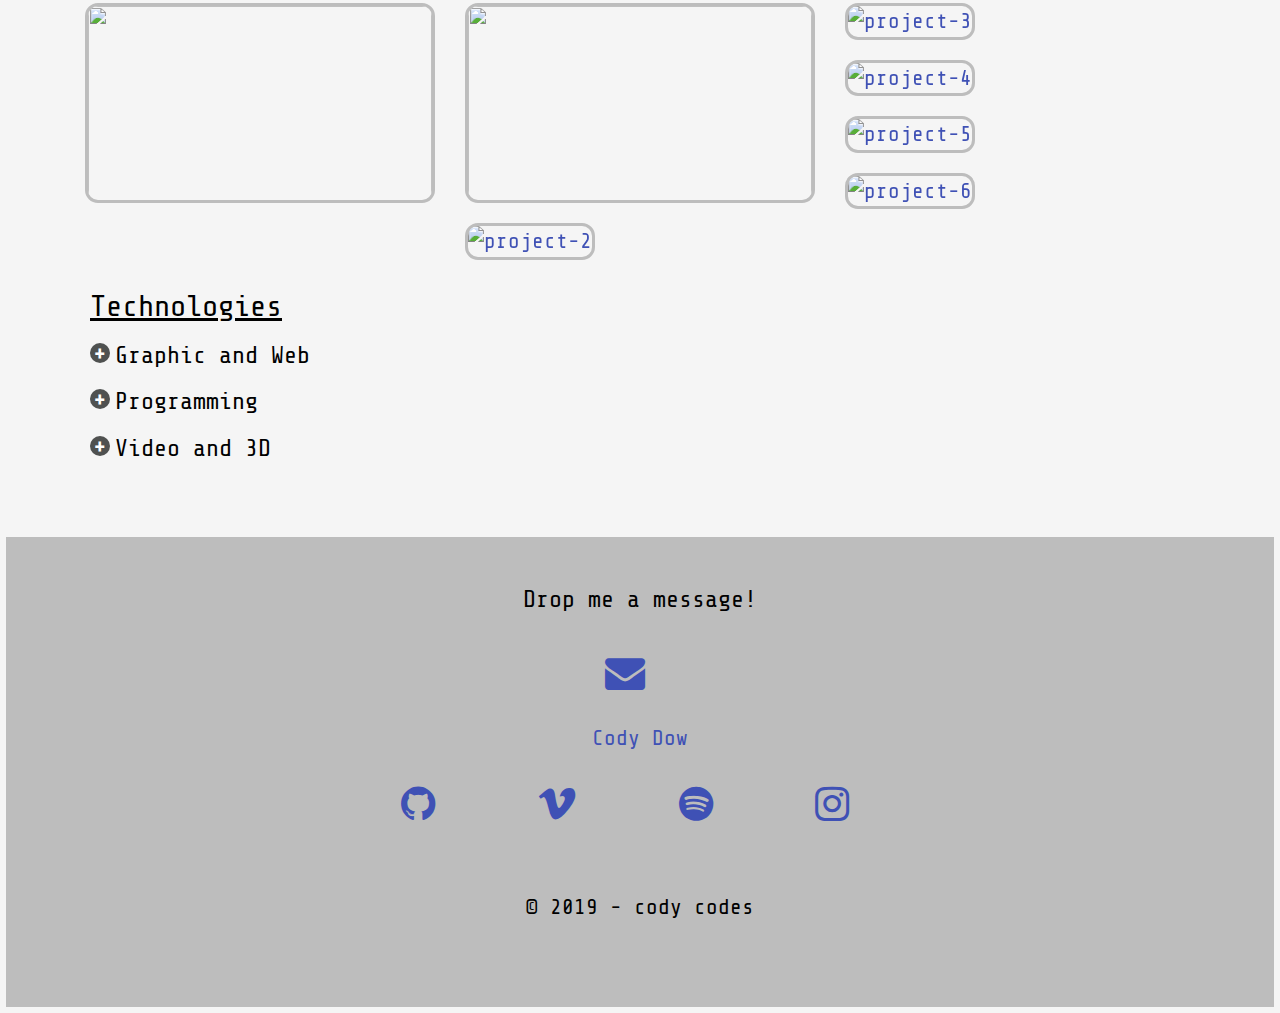
==== commit 30fc559c: "margins" ====
--- a/index.html
+++ b/index.html
@@ -69,7 +69,7 @@
                     <!-- <p>I'm a Texan forever, <b>an ex-pat for now,</b> a thinker, maker, & collaborator</p> -->
                     <!-- <h2>Cody</h2> -->
                     <div class="spinny-wrapper">
-                      <h2>Cody is 
+                      <h2>Cody's 
                         <span class="spinny-words">
                           <span>Texan forever</span>
                           <span>Madrid based</span>
@@ -144,7 +144,7 @@
                     <div class="margin-t-20"></div>
                     <div class="width-50 text-center">
                       <!-- Title-->
-                      <h2 class="big">*MULTI<br>DISCIP<br>LINARY<br></h2><h2>Digital Designer</h2>
+                      <h2 class="big">*MULTI<br>DISCIP<br>LINARY<br></h2><h2>Designer</h2>
                       <div class="margin-t-20"></div>
                     </div>
 
--- a/style.css
+++ b/style.css
@@ -96,25 +96,25 @@
 
 
 h1 {
-  font-size: 6rem;
-  /* font-weight: 200; */
-  /* margin-top: 34px; */
-  margin-bottom: 0px;
-  font-family: 'Shrikhand', cursive !important;
-  /* font-family: 'Audiowide', cursive !important; */
-  font-style: normal;
-  color: #f40 !important;
-  padding: 1.5rem 1rem 1.5rem;
-  font-size: 3.5rem !important;
-  padding: 13px;
-  border: 0.4rem solid #3F51B5 !important;
-  border-radius: 9rem;
-  /* text-transform: uppercase; */
-  animation: flicker 2.2s infinite alternate;
-  /* font-family: 'Exo 2', sans-serif; */
-  display: flex;
-  justify-content: center;
-  align-items: center;
+    font-size: 6rem;
+    /* font-weight: 200; */
+    /* margin-top: 34px; */
+    margin-bottom: 0px;
+    font-family: 'Shrikhand', cursive !important;
+    /* font-family: 'Audiowide', cursive !important; */
+    font-style: normal;
+    color: #f40 !important;
+    padding: 1.5rem 1rem 1.5rem;
+    font-size: 6.5rem !important;
+    padding: 13px;
+    border: 0.4rem solid #3F51B5 !important;
+    border-radius: 2rem;
+    /* text-transform: uppercase; */
+    animation: flicker 2.2s infinite alternate;
+    /* font-family: 'Exo 2', sans-serif; */
+    display: flex;
+    justify-content: center;
+    align-items: center;
 }
 
 h1::-moz-selection {
@@ -309,7 +309,7 @@
 
 /* Layouts */
 .large-wrapper, .small-wrapper {
-  padding: 10px; }
+  padding: 15px; }
 
 .large-wrapper {
   margin: 0 40px 0 40px; }
@@ -479,7 +479,7 @@
 .feature-banner {
   text-align: center;
   width: 100%;
-  padding: 1px 0 25px 0;
+  padding: 10px 0 6px 0;
 }
   .feature-banner i {
     font-size: 30pt;
@@ -555,10 +555,12 @@
 body {
   background: #2E282A;
   font-family: 'Open Sans', sans-serif;
+  margin: 6px !important;
 }
 
 .container {
   margin-top: 20px;
+  /* margin: 1rem; */
 }
 
 h2 {
@@ -596,7 +598,7 @@
 }
 
 .bar-inner {
-  width: 0;
+  width: 0px;
   height: 35px;
   line-height: 35px;
   background: #db3a34;
